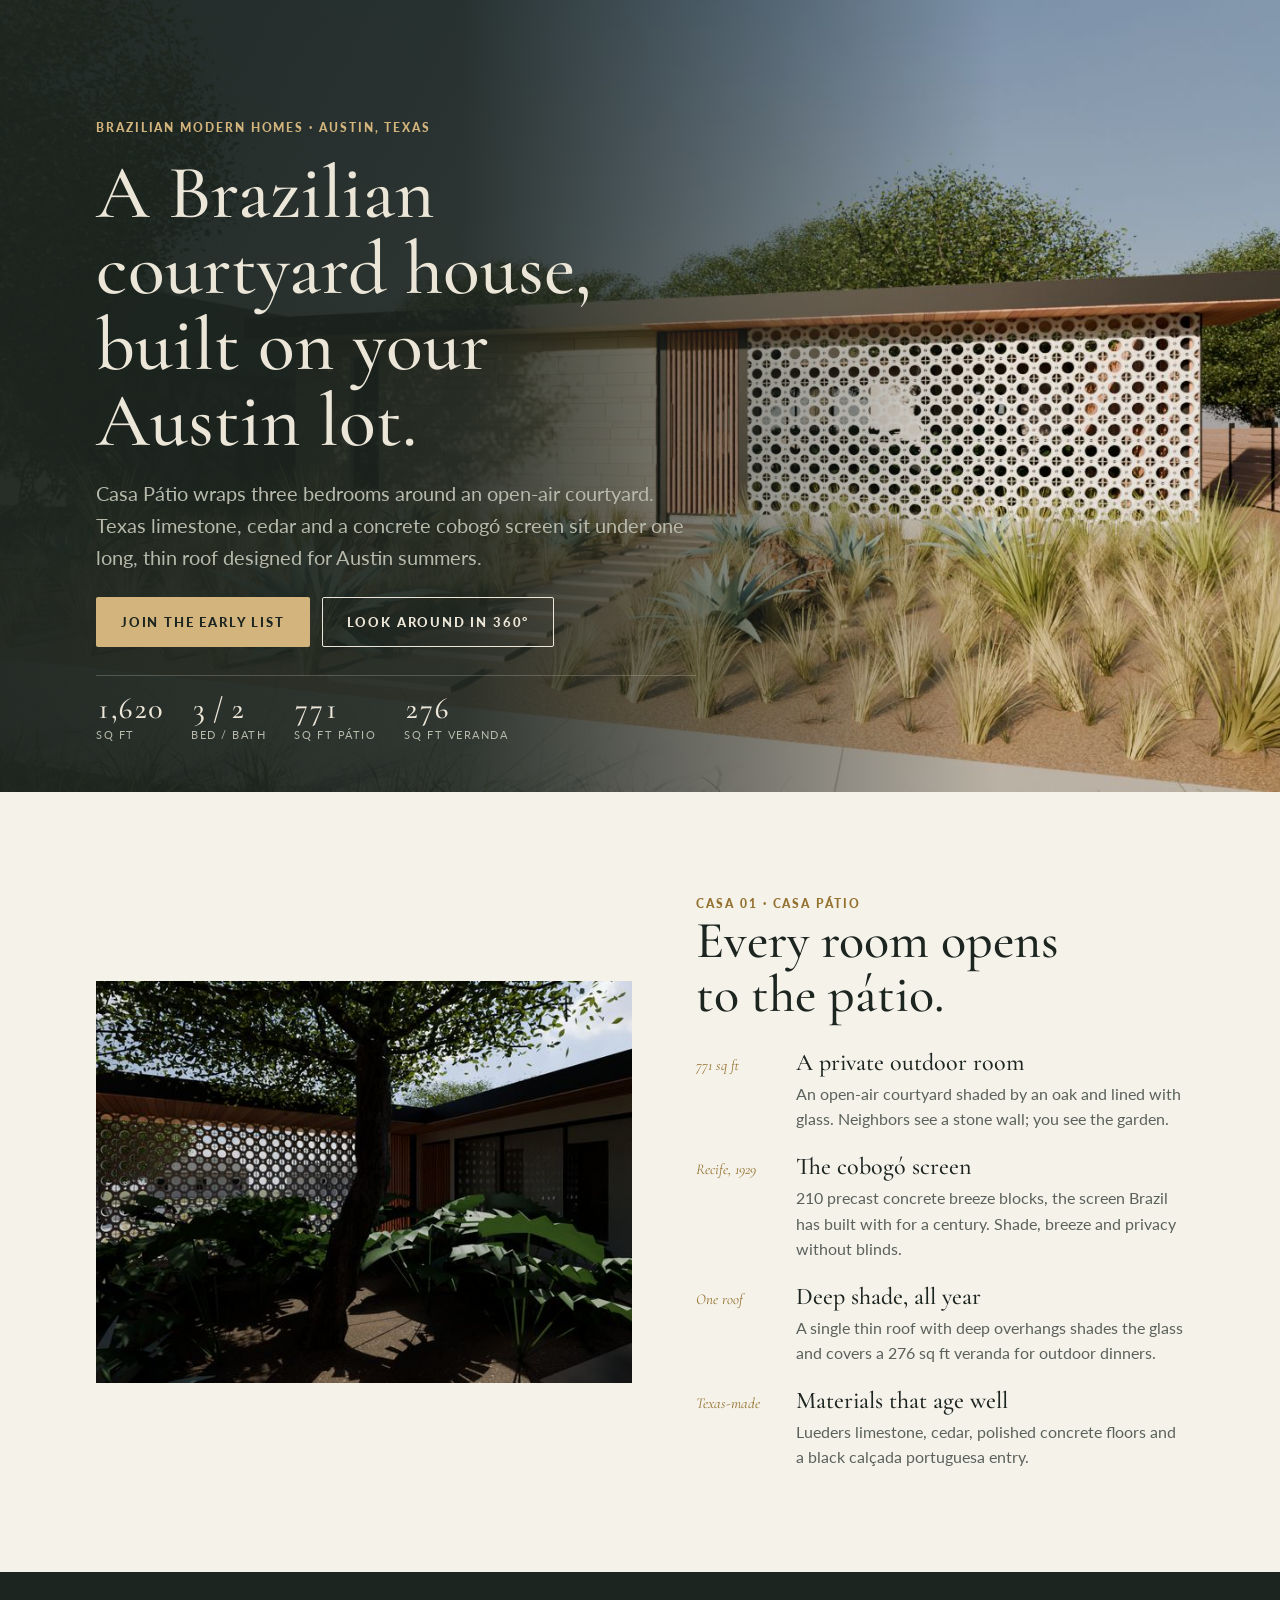
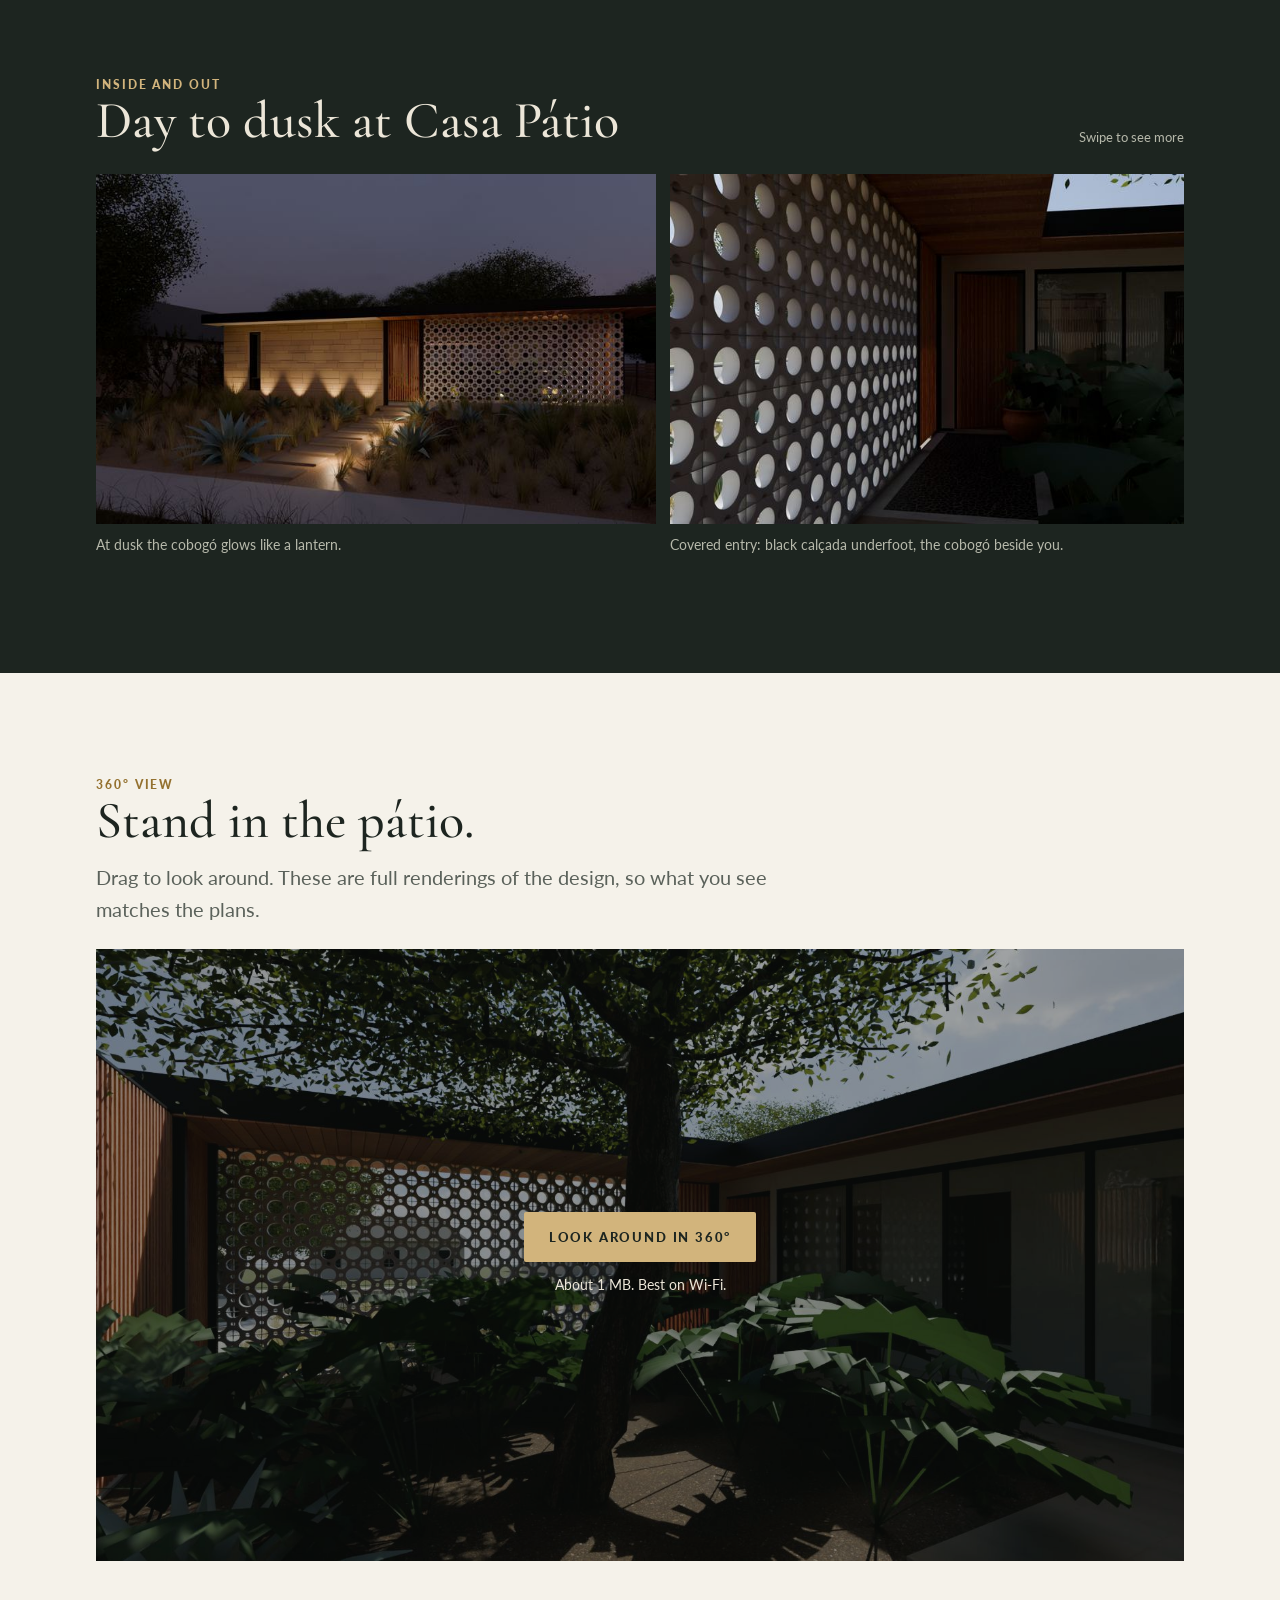
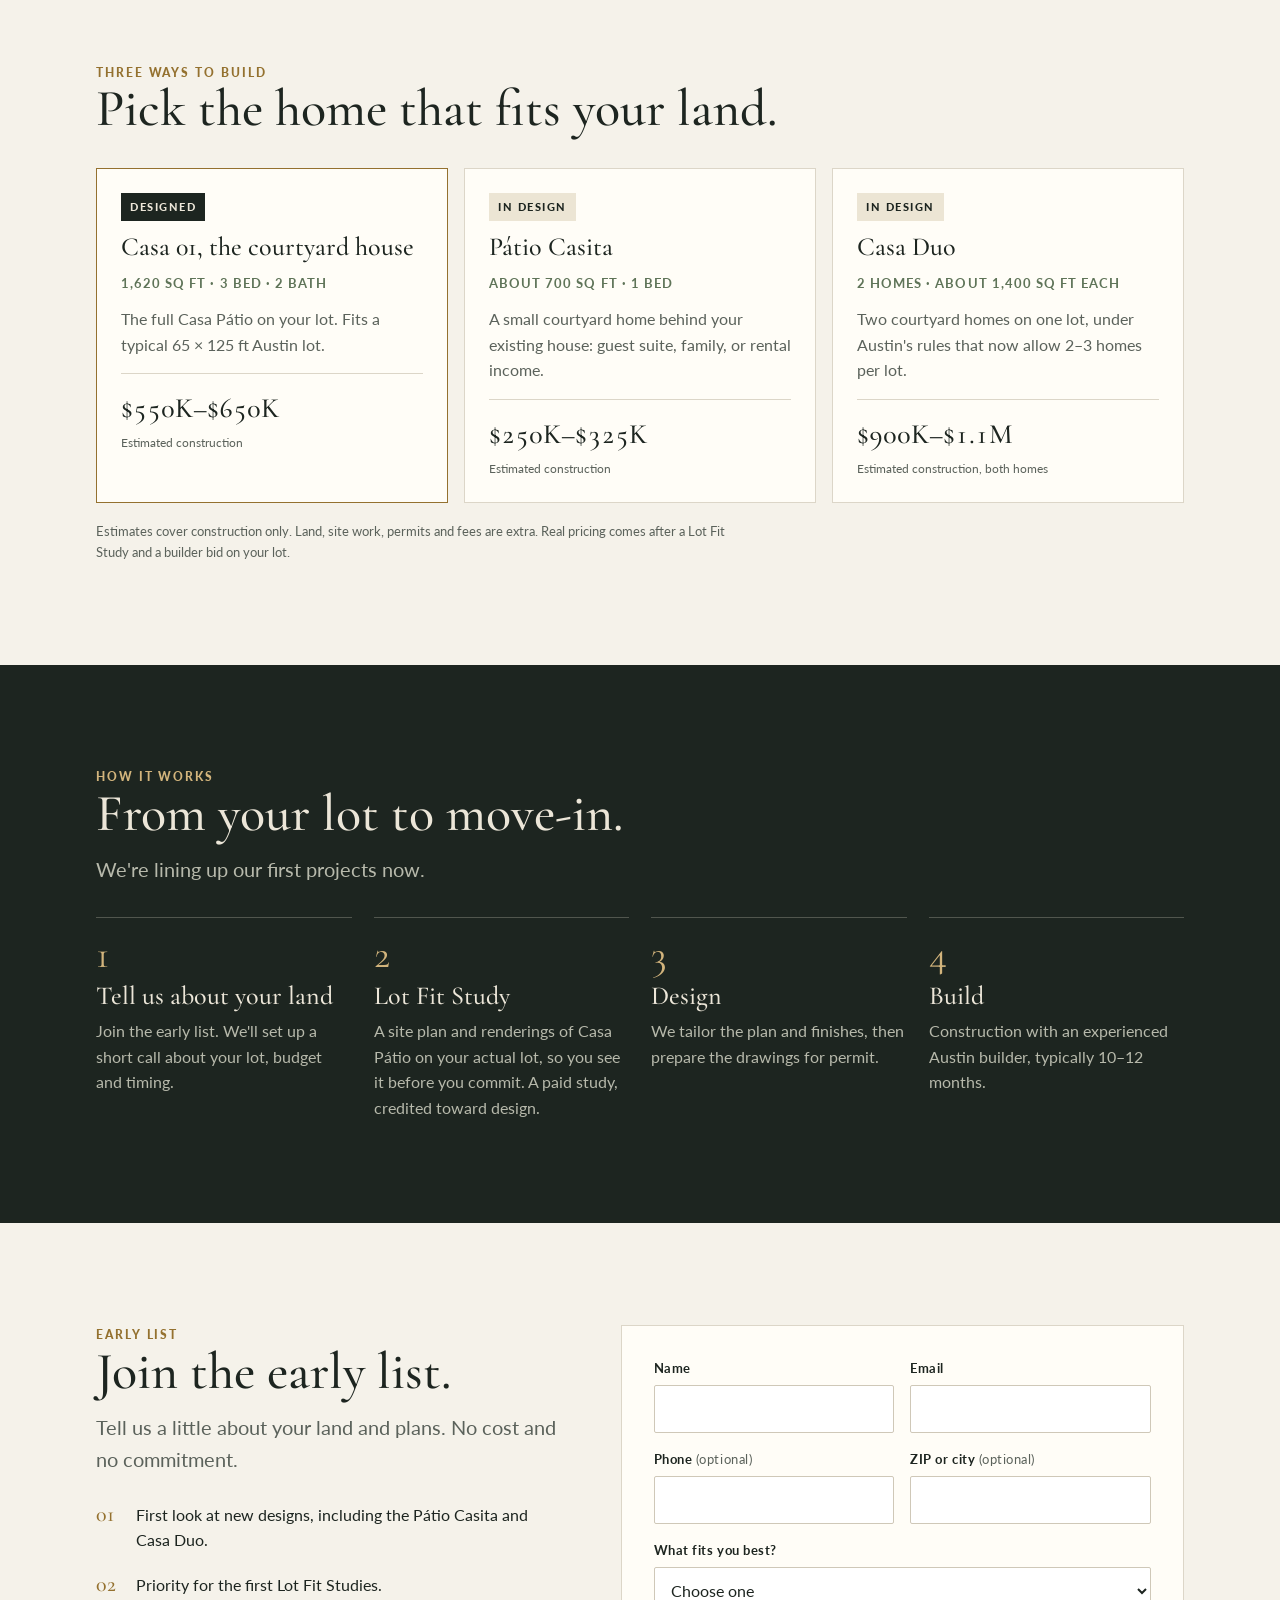
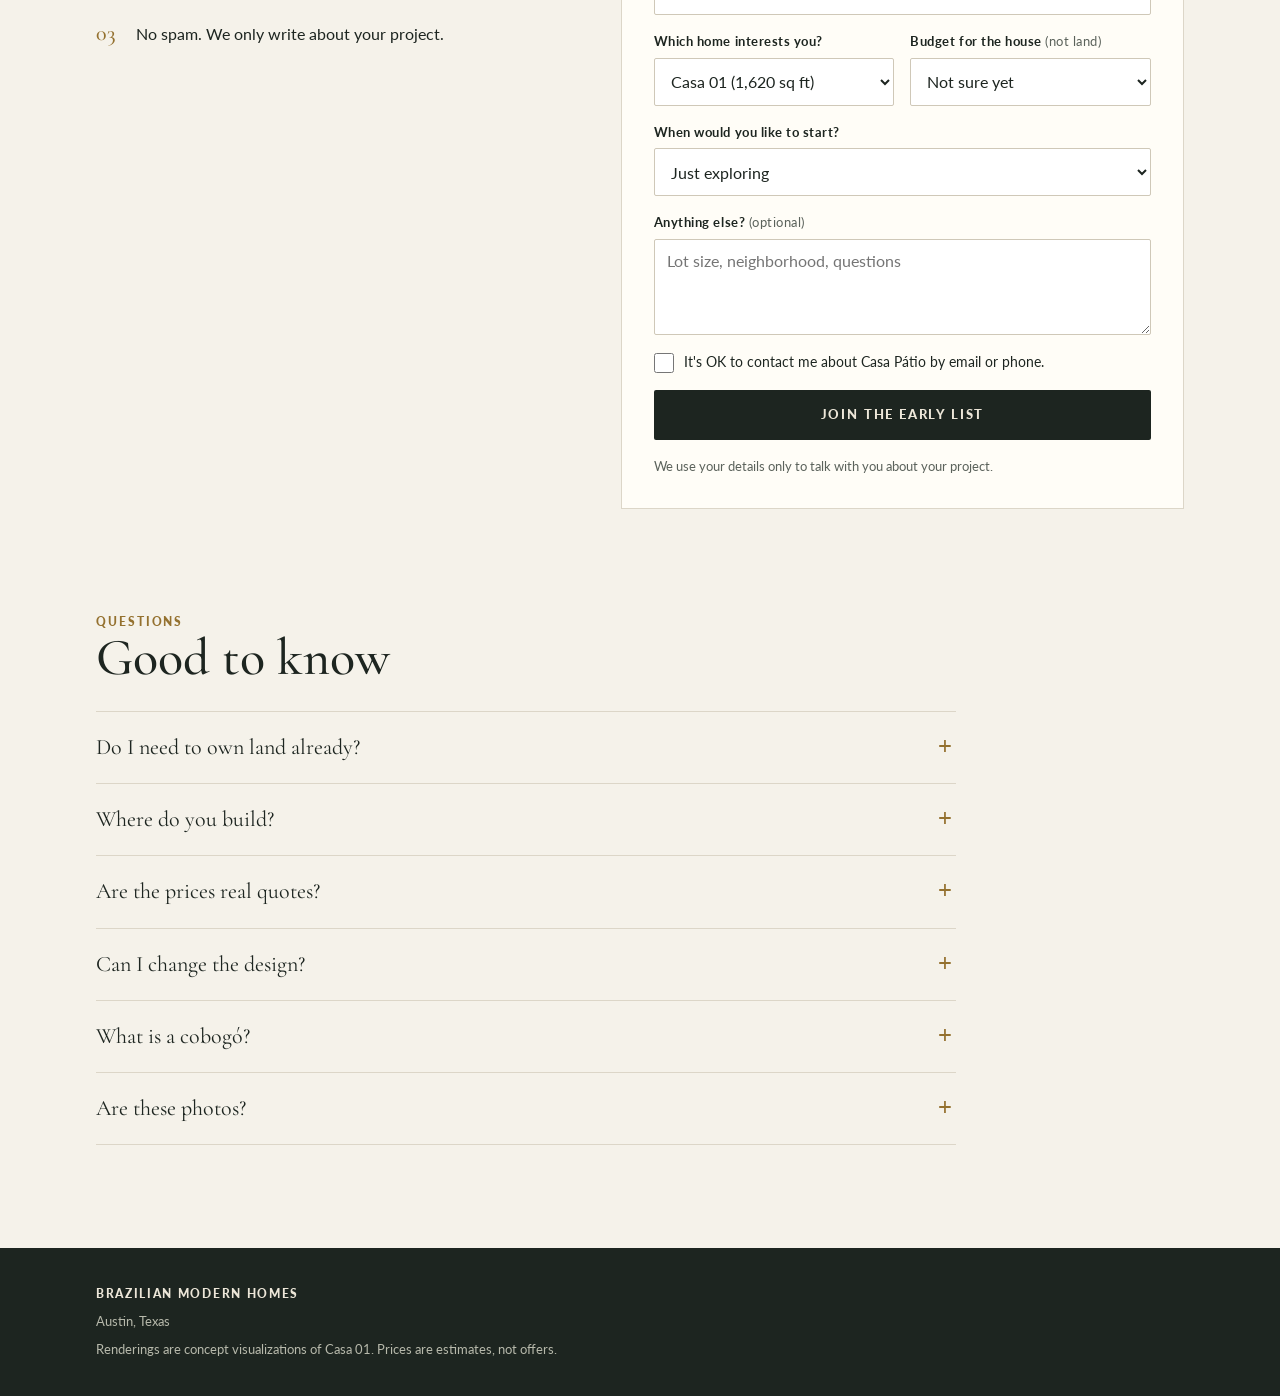
==== casa01/landing/site/index.html @ e8b49ffc "Casa Pátio early-list landing page for ad tests page.html (the page), build.py (wraps it into a depl" ====
<!doctype html><html lang="en"><head><meta charset="utf-8"><meta name="viewport" content="width=device-width,initial-scale=1,viewport-fit=cover"><title>Casa Pátio Early List</title><meta name="description" content="Casa Pátio: a Brazilian modern courtyard house for your Austin lot. Texas limestone, cedar and a concrete cobogó screen under one long roof. Join the early list."><meta name="theme-color" content="#1d2520"><meta property="og:type" content="website"><meta property="og:title" content="Casa Pátio · Brazilian Modern Homes"><meta property="og:description" content="Casa Pátio: a Brazilian modern courtyard house for your Austin lot. Texas limestone, cedar and a concrete cobogó screen under one long roof. Join the early list."><meta property="og:image" content="img/og.jpg"><meta name="twitter:card" content="summary_large_image"><meta name="twitter:title" content="Casa Pátio · Brazilian Modern Homes"><meta name="twitter:description" content="Casa Pátio: a Brazilian modern courtyard house for your Austin lot. Texas limestone, cedar and a concrete cobogó screen under one long roof. Join the early list."><meta name="twitter:image" content="img/og.jpg"><style>*,*::before,*::after{box-sizing:border-box}:root{padding-top:env(safe-area-inset-top,0px);padding-bottom:env(safe-area-inset-bottom,0px)}body{margin:0}img{max-width:100%}[hidden]{display:none!important}html{scroll-behavior:smooth}</style><link rel="preconnect" href="https://fonts.googleapis.com"><link rel="preconnect" href="https://fonts.gstatic.com" crossorigin><link rel="stylesheet" href="https://fonts.googleapis.com/css2?family=Cormorant+Garamond:ital,wght@0,500;0,600;1,500&family=Lato:wght@400;700;900&display=swap"><script>window.BMH_CONFIG={"formEndpoint": "", "xLeadEventId": ""};</script><style>
/* Layout: full-bleed render opens, then cream and deep-green bands like the lookbook sheets; one 1120px column.
   Single deliberate brand look (Brazilian Modern Homes lookbook palette), colors set explicitly. */
:root{
  --paper:#f5f2ea; --card:#fffdf7; --ink:#1d2520; --muted:#5b625b; --line:#dcd6c8;
  --forest:#1d2520; --on-forest:#ece6d8; --on-forest-muted:#b7b9ab;
  --gold:#94712f; --gold-hi:#d2b47c; --sage:#5f7458; --error:#a3361f;
  --serif:"Cormorant Garamond",Georgia,"Times New Roman",serif;
  --sans:"Lato","Helvetica Neue",Arial,sans-serif;
  color-scheme:light;
}
*{box-sizing:border-box}
body{background:var(--paper);color:var(--ink);font-family:var(--sans);font-size:16px;line-height:1.6;margin:0;-webkit-font-smoothing:antialiased}
.wrap{max-width:1120px;margin:0 auto;padding-left:max(16px,env(safe-area-inset-left,0px));padding-right:max(16px,env(safe-area-inset-right,0px))}
.band{padding-block:clamp(56px,8vw,104px)}
.band.dark{background:var(--forest);color:var(--on-forest)}
h1,h2,h3{font-family:var(--serif);font-weight:500;text-wrap:balance;margin:0}
h1{font-size:clamp(40px,6.4vw,76px);line-height:1}
h2{font-size:clamp(32px,4.4vw,52px);line-height:1.04}
h3{font-size:26px;line-height:1.1}
p{margin:0}
.eyebrow{font-size:12px;font-weight:900;letter-spacing:.16em;text-transform:uppercase;color:var(--gold)}
.dark .eyebrow{color:var(--gold-hi)}
.lede{font-size:clamp(17px,1.8vw,20px);max-width:58ch;color:var(--muted)}
.dark .lede{color:var(--on-forest-muted)}
a{color:inherit}
:focus-visible{outline:2px solid var(--gold-hi);outline-offset:3px}
.btn{display:inline-flex;align-items:center;justify-content:center;gap:8px;min-height:50px;padding:0 24px;border-radius:2px;border:1px solid transparent;
  font:900 13px/1 var(--sans);letter-spacing:.14em;text-transform:uppercase;text-decoration:none;cursor:pointer;transition:background .2s,color .2s}
.btn.primary{background:var(--gold-hi);color:var(--forest)}
.btn.primary:hover{background:#e2c690}
.btn.ghost{border-color:currentColor;color:inherit;background:transparent}
.btn.ghost:hover{background:rgba(236,230,216,.12)}

/* preview note (only inside the Claude preview) */
.preview{background:#efe3c4;color:var(--ink);font-size:14px;padding-block:10px;text-align:center}

/* hero */
.hero{background:var(--forest);color:var(--on-forest);position:relative}
.hero picture,.hero img.hero-img{display:block;width:100%}
.hero img.hero-img{aspect-ratio:16/9;object-fit:cover;max-height:80vh}
.hero-copy{display:grid;gap:18px;padding-block:28px 40px}
.hero-copy .lede{color:var(--on-forest-muted)}
.cta-row{display:flex;flex-wrap:wrap;gap:12px;margin-top:6px}
.facts{display:flex;flex-wrap:wrap;gap:10px 28px;margin-top:10px;padding-top:18px;border-top:1px solid rgba(236,230,216,.22)}
.facts div{display:grid;gap:2px}
.facts b{font-family:var(--serif);font-size:30px;font-weight:500;line-height:1;font-variant-numeric:tabular-nums}
.facts span{font-size:11px;letter-spacing:.14em;text-transform:uppercase;color:var(--on-forest-muted)}
.hero .eyebrow{color:var(--gold-hi)}
@media (min-width:900px){
  .hero img.hero-img{max-height:none;height:min(88vh,860px);min-height:600px}
  /* text sits left on a side fade so the house stays in view on the right */
  .hero-over{position:absolute;inset:0;display:flex;align-items:flex-end;
    background:linear-gradient(90deg,rgba(29,37,32,.95) 0%,rgba(29,37,32,.88) 36%,rgba(29,37,32,.4) 60%,rgba(29,37,32,0) 78%)}
  .hero-over .wrap{width:100%}
  .hero-copy{padding-block:60px 48px}
  .hero-copy>*{max-width:600px}
}

/* features */
.split{display:grid;gap:clamp(28px,5vw,64px);align-items:center}
@media (min-width:900px){.split{grid-template-columns:1.1fr 1fr}}
.split img{width:100%;aspect-ratio:4/3;object-fit:cover;display:block}
.features{display:grid;gap:22px;margin-top:28px}
.feature{display:grid;grid-template-columns:auto 1fr;gap:4px 16px;align-items:baseline}
.feature .k{font-family:var(--serif);font-size:15px;font-style:italic;color:var(--gold);min-width:84px}
.feature h3{font-size:24px}
.feature p{grid-column:2;color:var(--muted)}

/* gallery */
.gal-head{display:flex;flex-wrap:wrap;justify-content:space-between;align-items:end;gap:12px;margin-bottom:26px}
.gallery{display:grid;grid-auto-flow:column;grid-auto-columns:min(84%,560px);gap:14px;overflow-x:auto;scroll-snap-type:x mandatory;
  padding-bottom:14px;scrollbar-width:thin;scrollbar-color:var(--gold-hi) transparent;overscroll-behavior-x:contain}
.gallery figure{margin:0;scroll-snap-align:start;display:grid;gap:10px;min-width:0}
.gallery img{width:100%;aspect-ratio:16/10;object-fit:cover;display:block;background:#2a332d}
.gallery figcaption{font-size:14px;color:var(--on-forest-muted)}
.hint{font-size:13px;color:var(--on-forest-muted)}

/* 360 */
.pano{position:relative;background:#141a16;aspect-ratio:16/9;max-height:72vh;width:100%;overflow:hidden}
@media (max-width:640px){.pano{aspect-ratio:4/3}}
.pano canvas{display:block;width:100%;height:100%;touch-action:none;cursor:grab}
.pano .poster{position:absolute;inset:0;width:100%;height:100%;object-fit:cover}
.pano .start{position:absolute;inset:0;display:grid;place-items:center;align-content:center;gap:12px;background:rgba(20,26,22,.38);color:var(--on-forest);text-align:center;padding:16px}
.pano .status{font-size:14px}
.pano-tabs{display:flex;flex-wrap:wrap;gap:8px;margin-top:14px}
.chip{min-height:40px;padding:0 16px;border:1px solid var(--line);background:var(--card);color:var(--ink);font:700 12px/1 var(--sans);letter-spacing:.12em;text-transform:uppercase;cursor:pointer;border-radius:2px}
.chip[aria-pressed="true"]{background:var(--forest);border-color:var(--forest);color:var(--on-forest)}

/* products */
.cards{display:grid;gap:16px;margin-top:32px}
@media (min-width:860px){.cards{grid-template-columns:repeat(3,1fr)}}
.card{background:var(--card);border:1px solid var(--line);padding:24px;display:grid;gap:12px;align-content:start;min-width:0}
.card.main{border-color:var(--gold)}
.badge{justify-self:start;font-size:11px;font-weight:900;letter-spacing:.14em;text-transform:uppercase;padding:5px 9px;background:#ece5d4;color:var(--ink)}
.card.main .badge{background:var(--forest);color:var(--on-forest)}
.spec{font-size:13px;letter-spacing:.08em;text-transform:uppercase;color:var(--sage);font-weight:700}
.card p{color:var(--muted)}
.price{margin-top:4px;padding-top:12px;border-top:1px solid var(--line);display:grid;gap:2px}
.price b{font-family:var(--serif);font-size:28px;font-weight:500;font-variant-numeric:tabular-nums}
.price span{font-size:12px;color:var(--muted)}
.fine{font-size:13px;color:var(--muted);margin-top:18px;max-width:80ch}

/* steps */
.steps{display:grid;gap:22px;margin-top:32px;counter-reset:s}
@media (min-width:860px){.steps{grid-template-columns:repeat(4,1fr)}}
.step{display:grid;gap:8px;align-content:start;padding-top:16px;border-top:1px solid rgba(236,230,216,.25)}
.step .n{font-family:var(--serif);font-size:40px;line-height:1;color:var(--gold-hi)}
.step p{color:var(--on-forest-muted)}

/* form */
.form-grid{display:grid;gap:clamp(28px,5vw,64px)}
@media (min-width:900px){.form-grid{grid-template-columns:.9fr 1.1fr}}
form{display:grid;gap:16px;background:var(--card);border:1px solid var(--line);padding:clamp(20px,3vw,32px);min-width:0}
.row{display:grid;gap:16px}
@media (min-width:600px){.row{grid-template-columns:1fr 1fr}}
.field{display:grid;gap:6px;min-width:0}
label,.legend{font-size:13px;font-weight:700;letter-spacing:.04em}
.opt{font-weight:400;color:var(--muted)}
input[type=text],input[type=email],input[type=tel],select,textarea{width:100%;min-height:48px;padding:10px 12px;border:1px solid #cfc8b8;border-radius:2px;
  background:#fff;color:var(--ink);font:16px/1.4 var(--sans)}
textarea{min-height:96px;resize:vertical}
input:focus,select:focus,textarea:focus{outline:2px solid var(--gold);outline-offset:1px;border-color:var(--gold)}
.check{display:grid;grid-template-columns:auto 1fr;gap:10px;align-items:start;font-size:14px;font-weight:400;letter-spacing:0}
.check input{width:20px;height:20px;margin:2px 0 0;accent-color:var(--forest)}
.err{font-size:13px;color:var(--error);min-height:0}
.field.bad input,.field.bad select{border-color:var(--error)}
.hp{position:absolute;left:-9999px;width:1px;height:1px;overflow:hidden}
form .btn.primary{background:var(--forest);color:var(--on-forest);width:100%}
form .btn.primary:hover{background:#2b3730}
form .btn[disabled]{opacity:.6;cursor:progress}
.form-note{font-size:13px;color:var(--muted)}
.thanks{background:var(--card);border:1px solid var(--gold);padding:clamp(24px,4vw,40px);display:grid;gap:12px;align-content:start}
.thanks h3{font-size:34px}
.thanks p{color:var(--muted)}
.why{display:grid;gap:14px;margin-top:22px}
.why div{display:grid;grid-template-columns:auto 1fr;gap:12px;align-items:baseline}
.why b{font-family:var(--serif);font-size:22px;color:var(--gold);font-weight:500;min-width:28px}

/* faq */
.faq{display:grid;margin-top:26px;border-top:1px solid var(--line);max-width:860px}
details{border-bottom:1px solid var(--line)}
summary{cursor:pointer;list-style:none;padding:18px 36px 18px 0;font-family:var(--serif);font-size:22px;position:relative}
summary::-webkit-details-marker{display:none}
summary::after{content:"+";position:absolute;right:4px;top:14px;font-family:var(--sans);font-size:24px;color:var(--gold)}
details[open] summary::after{content:"–"}
details p{padding:0 0 18px;color:var(--muted);max-width:68ch}

footer{background:var(--forest);color:var(--on-forest-muted);font-size:13px;padding-block:36px calc(36px + 72px)}
footer .wrap{display:grid;gap:8px}
footer b{color:var(--on-forest);font-weight:900;letter-spacing:.14em;text-transform:uppercase;font-size:12px}
@media (min-width:900px){footer{padding-block:36px}}

/* mobile sticky call to action */
.sticky{position:fixed;left:0;right:0;bottom:0;z-index:20;background:rgba(29,37,32,.96);
  padding:10px max(16px,env(safe-area-inset-right,0px)) calc(10px + env(safe-area-inset-bottom,0px)) max(16px,env(safe-area-inset-left,0px));
  transform:translateY(110%);transition:transform .25s ease}
.sticky.show{transform:none}
.sticky .btn{width:100%}
@media (min-width:900px){.sticky{display:none}}
@media (prefers-reduced-motion:reduce){*{transition:none!important;scroll-behavior:auto!important}}
</style></head><body><div class="preview" id="previewNote" hidden><div class="wrap">Preview. Sign-ups start collecting once this page is live on your own domain.</div></div>

<header class="hero">
  <img class="hero-img" src="img/street-1600.jpg" srcset="img/street-800.jpg 800w, img/street-1600.jpg 1600w" sizes="100vw"
       alt="Casa Pátio from the street: a limestone wall, a cedar pivot gate and a white concrete cobogó screen under one long, thin roof, with a native meadow in front" fetchpriority="high">
  <div class="hero-over">
    <div class="wrap hero-copy">
      <div class="eyebrow">Brazilian Modern Homes · Austin, Texas</div>
      <h1 id="headline">A Brazilian courtyard house, built on your Austin lot.</h1>
      <p class="lede" id="subhead">Casa Pátio wraps three bedrooms around an open-air courtyard. Texas limestone, cedar and a concrete cobogó screen sit under one long, thin roof designed for Austin summers.</p>
      <div class="cta-row">
        <a class="btn primary" href="#join" data-cta="hero">Join the early list</a>
        <a class="btn ghost" href="#look">Look around in 360°</a>
      </div>
      <div class="facts" aria-label="Casa 01 at a glance">
        <div><b>1,620</b><span>sq ft</span></div>
        <div><b>3 / 2</b><span>bed / bath</span></div>
        <div><b>771</b><span>sq ft pátio</span></div>
        <div><b>276</b><span>sq ft veranda</span></div>
      </div>
    </div>
  </div>
</header>

<main>
<section class="band" aria-labelledby="h-idea">
  <div class="wrap split">
    <img src="img/courtyard-1600.jpg" srcset="img/courtyard-800.jpg 800w, img/courtyard-1600.jpg 1600w" sizes="(min-width:900px) 55vw, 100vw"
         alt="The pátio: palmettos and ferns under a limbed-up oak, lined by floor-to-ceiling glass" loading="lazy">
    <div>
      <div class="eyebrow">Casa 01 · Casa Pátio</div>
      <h2 id="h-idea">Every room opens to the pátio.</h2>
      <div class="features">
        <div class="feature"><span class="k">771 sq ft</span><h3>A private outdoor room</h3>
          <p>An open-air courtyard shaded by an oak and lined with glass. Neighbors see a stone wall; you see the garden.</p></div>
        <div class="feature"><span class="k">Recife, 1929</span><h3>The cobogó screen</h3>
          <p>210 precast concrete breeze blocks, the screen Brazil has built with for a century. Shade, breeze and privacy without blinds.</p></div>
        <div class="feature"><span class="k">One roof</span><h3>Deep shade, all year</h3>
          <p>A single thin roof with deep overhangs shades the glass and covers a 276 sq ft veranda for outdoor dinners.</p></div>
        <div class="feature"><span class="k">Texas-made</span><h3>Materials that age well</h3>
          <p>Lueders limestone, cedar, polished concrete floors and a black calçada portuguesa entry.</p></div>
      </div>
    </div>
  </div>
</section>

<section class="band dark" aria-labelledby="h-gal">
  <div class="wrap">
    <div class="gal-head">
      <div><div class="eyebrow">Inside and out</div><h2 id="h-gal">Day to dusk at Casa Pátio</h2></div>
      <p class="hint">Swipe to see more</p>
    </div>
    <div class="gallery" tabindex="0" aria-label="Renderings of Casa Pátio">
      <figure><img src="img/street_dusk-1600.jpg" srcset="img/street_dusk-800.jpg 800w, img/street_dusk-1600.jpg 1600w" sizes="(min-width:900px) 560px, 84vw" alt="The house at dusk with the cobogó lit from inside" loading="lazy"><figcaption>At dusk the cobogó glows like a lantern.</figcaption></figure>
      <figure><img src="img/entry-1600.jpg" srcset="img/entry-800.jpg 800w, img/entry-1600.jpg 1600w" sizes="(min-width:900px) 560px, 84vw" alt="Covered entry with black stone mosaic paving beside the cobogó screen" loading="lazy"><figcaption>Covered entry: black calçada underfoot, the cobogó beside you.</figcaption></figure>
      <figure><img src="img/interior-1600.jpg" srcset="img/interior-800.jpg 800w, img/interior-1600.jpg 1600w" sizes="(min-width:900px) 560px, 84vw" alt="Great room with a cedar ceiling, dining table and glass walls to the pátio" loading="lazy"><figcaption>The great room, under a cedar ceiling.</figcaption></figure>
      <figure><img src="img/kitchen-1600.jpg" srcset="img/kitchen-800.jpg 800w, img/kitchen-1600.jpg 1600w" sizes="(min-width:900px) 560px, 84vw" alt="Kitchen with an island, pendant lights and green tile" loading="lazy"><figcaption>Kitchen with honed black granite and green tile.</figcaption></figure>
      <figure><img src="img/bath-1600.jpg" srcset="img/bath-800.jpg 800w, img/bath-1600.jpg 1600w" sizes="(min-width:900px) 560px, 84vw" alt="Primary bath with green tile, a round brass mirror and a garden window" loading="lazy"><figcaption>Primary bath in handmade-look green tile.</figcaption></figure>
      <figure><img src="img/veranda-1600.jpg" srcset="img/veranda-800.jpg 800w, img/veranda-1600.jpg 1600w" sizes="(min-width:900px) 560px, 84vw" alt="Covered veranda with an outdoor dining table facing the backyard" loading="lazy"><figcaption>The veranda faces the backyard oak.</figcaption></figure>
    </div>
  </div>
</section>

<section class="band" id="look" aria-labelledby="h-look">
  <div class="wrap">
    <div class="eyebrow">360° view</div>
    <h2 id="h-look">Stand in the pátio.</h2>
    <p class="lede" style="margin-top:12px">Drag to look around. These are full renderings of the design, so what you see matches the plans.</p>
    <div class="pano" id="pano" style="margin-top:24px">
      <img class="poster" src="img/courtyard-1600.jpg" alt="" aria-hidden="true">
      <canvas id="panoCanvas" hidden aria-label="360 degree view. Drag to look around."></canvas>
      <div class="start" id="panoStart">
        <button class="btn primary" type="button" id="panoBtn">Look around in 360°</button>
        <span class="status" id="panoStatus">About 1 MB. Best on Wi-Fi.</span>
      </div>
    </div>
    <div class="pano-tabs" id="panoTabs" hidden>
      <button class="chip" type="button" data-pano="patio" aria-pressed="true">Pátio</button>
      <button class="chip" type="button" data-pano="room" aria-pressed="false">Great room</button>
    </div>
  </div>
</section>

<section class="band" style="padding-top:0" aria-labelledby="h-homes">
  <div class="wrap">
    <div class="eyebrow">Three ways to build</div>
    <h2 id="h-homes">Pick the home that fits your land.</h2>
    <div class="cards">
      <article class="card main">
        <span class="badge">Designed</span>
        <h3>Casa 01, the courtyard house</h3>
        <div class="spec">1,620 sq ft · 3 bed · 2 bath</div>
        <p>The full Casa Pátio on your lot. Fits a typical 65 × 125 ft Austin lot.</p>
        <div class="price"><b>$550K–$650K</b><span>Estimated construction</span></div>
      </article>
      <article class="card">
        <span class="badge">In design</span>
        <h3>Pátio Casita</h3>
        <div class="spec">About 700 sq ft · 1 bed</div>
        <p>A small courtyard home behind your existing house: guest suite, family, or rental income.</p>
        <div class="price"><b>$250K–$325K</b><span>Estimated construction</span></div>
      </article>
      <article class="card">
        <span class="badge">In design</span>
        <h3>Casa Duo</h3>
        <div class="spec">2 homes · about 1,400 sq ft each</div>
        <p>Two courtyard homes on one lot, under Austin's rules that now allow 2–3 homes per lot.</p>
        <div class="price"><b>$900K–$1.1M</b><span>Estimated construction, both homes</span></div>
      </article>
    </div>
    <p class="fine">Estimates cover construction only. Land, site work, permits and fees are extra. Real pricing comes after a Lot Fit Study and a builder bid on your lot.</p>
  </div>
</section>

<section class="band dark" aria-labelledby="h-how">
  <div class="wrap">
    <div class="eyebrow">How it works</div>
    <h2 id="h-how">From your lot to move-in.</h2>
    <p class="lede" style="margin-top:12px">We're lining up our first projects now.</p>
    <div class="steps">
      <div class="step"><span class="n">1</span><h3>Tell us about your land</h3><p>Join the early list. We'll set up a short call about your lot, budget and timing.</p></div>
      <div class="step"><span class="n">2</span><h3>Lot Fit Study</h3><p>A site plan and renderings of Casa Pátio on your actual lot, so you see it before you commit. A paid study, credited toward design.</p></div>
      <div class="step"><span class="n">3</span><h3>Design</h3><p>We tailor the plan and finishes, then prepare the drawings for permit.</p></div>
      <div class="step"><span class="n">4</span><h3>Build</h3><p>Construction with an experienced Austin builder, typically 10–12 months.</p></div>
    </div>
  </div>
</section>

<section class="band" id="join" aria-labelledby="h-join">
  <div class="wrap form-grid">
    <div>
      <div class="eyebrow">Early list</div>
      <h2 id="h-join">Join the early list.</h2>
      <p class="lede" style="margin-top:12px">Tell us a little about your land and plans. No cost and no commitment.</p>
      <div class="why">
        <div><b>01</b><p>First look at new designs, including the Pátio Casita and Casa Duo.</p></div>
        <div><b>02</b><p>Priority for the first Lot Fit Studies.</p></div>
        <div><b>03</b><p>No spam. We only write about your project.</p></div>
      </div>
    </div>

    <div>
      <form id="leadForm" name="early-list" method="POST" data-netlify="true" netlify-honeypot="bot-field" novalidate>
        <input type="hidden" name="form-name" value="early-list">
        <p class="hp"><label for="botField">Leave this empty</label><input id="botField" name="bot-field" tabindex="-1" autocomplete="off"></p>
        <input type="hidden" name="utm_source" id="utm_source"><input type="hidden" name="utm_medium" id="utm_medium">
        <input type="hidden" name="utm_campaign" id="utm_campaign"><input type="hidden" name="utm_content" id="utm_content">
        <input type="hidden" name="utm_term" id="utm_term"><input type="hidden" name="variant" id="variant">
        <input type="hidden" name="referrer" id="referrer"><input type="hidden" name="landing_url" id="landing_url">

        <div class="row">
          <div class="field"><label for="f_name">Name</label><input type="text" id="f_name" name="name" autocomplete="name" required><span class="err" id="e_name" hidden>Enter your name.</span></div>
          <div class="field"><label for="f_email">Email</label><input type="email" id="f_email" name="email" autocomplete="email" inputmode="email" required><span class="err" id="e_email" hidden>Enter a valid email address.</span></div>
        </div>
        <div class="row">
          <div class="field"><label for="f_phone">Phone <span class="opt">(optional)</span></label><input type="tel" id="f_phone" name="phone" autocomplete="tel" inputmode="tel"></div>
          <div class="field"><label for="f_zip">ZIP or city <span class="opt">(optional)</span></label><input type="text" id="f_zip" name="location" autocomplete="postal-code"></div>
        </div>
        <div class="field">
          <label for="f_situation">What fits you best?</label>
          <select id="f_situation" name="situation" required>
            <option value="">Choose one</option>
            <option>I own a lot in Austin</option>
            <option>I own land outside Austin (Hill Country, etc.)</option>
            <option>I own a home and want a backyard casita</option>
            <option>I'm looking for land</option>
            <option>Just exploring</option>
          </select>
          <span class="err" id="e_situation" hidden>Choose the option that fits you best.</span>
        </div>
        <div class="row">
          <div class="field">
            <label for="f_home">Which home interests you?</label>
            <select id="f_home" name="home">
              <option>Casa 01 (1,620 sq ft)</option>
              <option>Pátio Casita (about 700 sq ft)</option>
              <option>Casa Duo (2 homes)</option>
              <option>Not sure yet</option>
            </select>
          </div>
          <div class="field">
            <label for="f_budget">Budget for the house <span class="opt">(not land)</span></label>
            <select id="f_budget" name="budget">
              <option>Not sure yet</option>
              <option>Under $300K</option>
              <option>$300K–$500K</option>
              <option>$500K–$750K</option>
              <option>$750K–$1M</option>
              <option>Over $1M</option>
            </select>
          </div>
        </div>
        <div class="field">
          <label for="f_timing">When would you like to start?</label>
          <select id="f_timing" name="timing">
            <option>Just exploring</option>
            <option>Within 6 months</option>
            <option>6–12 months</option>
            <option>1–2 years</option>
          </select>
        </div>
        <div class="field"><label for="f_notes">Anything else? <span class="opt">(optional)</span></label>
          <textarea id="f_notes" name="notes" placeholder="Lot size, neighborhood, questions"></textarea></div>
        <div class="field">
          <label class="check" for="f_consent"><input type="checkbox" id="f_consent" name="consent" value="yes" required>
            <span>It's OK to contact me about Casa Pátio by email or phone.</span></label>
          <span class="err" id="e_consent" hidden>Check the box so we can contact you.</span>
        </div>
        <button class="btn primary" type="submit" id="submitBtn">Join the early list</button>
        <p class="err" id="e_send" hidden>That didn't go through. Check your connection and try again.</p>
        <p class="form-note">We use your details only to talk with you about your project.</p>
      </form>

      <div class="thanks" id="thanks" hidden tabindex="-1">
        <div class="eyebrow">You're on the list</div>
        <h3 id="thanksTitle">Thank you.</h3>
        <p>We'll be in touch about your land and plans. In the meantime, take another look around the pátio.</p>
        <p id="thanksPreview" hidden><strong>Preview only:</strong> nothing was sent. Sign-ups are collected once the page is live on your domain.</p>
        <a class="btn ghost" href="#look" style="justify-self:start;color:var(--ink)">Back to the 360° view</a>
      </div>
    </div>
  </div>
</section>

<section class="band" style="padding-top:0" aria-labelledby="h-faq">
  <div class="wrap">
    <div class="eyebrow">Questions</div>
    <h2 id="h-faq">Good to know</h2>
    <div class="faq">
      <details><summary>Do I need to own land already?</summary><p>No. Tell us what you're looking for. We can help you check whether a lot fits Casa Pátio before you buy it.</p></details>
      <details><summary>Where do you build?</summary><p>Austin and the surrounding Hill Country.</p></details>
      <details><summary>Are the prices real quotes?</summary><p>They're estimates for construction only. Real numbers come from a builder bid on your lot after the Lot Fit Study.</p></details>
      <details><summary>Can I change the design?</summary><p>Yes. Finishes, bedroom count and size adjust within the Casa Pátio system, and the plan flips or rotates to suit your lot and sun.</p></details>
      <details><summary>What is a cobogó?</summary><p>A hollow concrete block first made in Recife, Brazil, in 1929. A wall of them shades and ventilates a space while keeping it private.</p></details>
      <details><summary>Are these photos?</summary><p>They're computer renderings made from the actual plans, materials and Austin sun angles.</p></details>
    </div>
  </div>
</section>
</main>

<footer>
  <div class="wrap">
    <b>Brazilian Modern Homes</b>
    <span>Austin, Texas</span>
    <span>Renderings are concept visualizations of Casa 01. Prices are estimates, not offers.</span>
  </div>
</footer>

<div class="sticky" id="sticky" aria-hidden="true"><a class="btn primary" href="#join" tabindex="-1" data-cta="sticky">Join the early list</a></div>

<script>
(function(){
  var CFG = window.BMH_CONFIG || {};
  function $(id){ return document.getElementById(id); }
  var PREVIEW = (function(){ try { return window.self !== window.top; } catch (e) { return true; } })();
  if (PREVIEW) document.getElementById('previewNote').hidden = false;

  // ad tracking: UTM tags and headline variant (?v=b) travel with the sign-up
  var q = new URLSearchParams(location.search);
  ['utm_source','utm_medium','utm_campaign','utm_content','utm_term'].forEach(function(k){
    var v = q.get(k) || '';
    try { if (v) sessionStorage.setItem(k, v); else v = sessionStorage.getItem(k) || ''; } catch (e) {}
    document.getElementById(k).value = v;
  });
  var variant = (q.get('v') || 'a').toLowerCase() === 'b' ? 'b' : 'a';
  document.getElementById('variant').value = variant;
  if (variant === 'b') {
    document.getElementById('headline').textContent = 'Your own private courtyard, in the middle of Austin.';
    document.getElementById('subhead').textContent = 'Casa Pátio is a three-bedroom Brazilian modern home built around an open-air pátio. Limestone, cedar and a concrete cobogó screen keep it shaded, breezy and private.';
  }
  document.getElementById('referrer').value = document.referrer || '';
  document.getElementById('landing_url').value = PREVIEW ? 'preview' : location.href;

  // sticky button on phones: after the hero, hidden while the form is on screen
  var sticky = document.getElementById('sticky'), heroGone = false, formOn = false;
  function upd(){ var s = heroGone && !formOn; sticky.classList.toggle('show', s); sticky.setAttribute('aria-hidden', String(!s)); sticky.querySelector('a').tabIndex = s ? 0 : -1; }
  if ('IntersectionObserver' in window) {
    new IntersectionObserver(function(es){ heroGone = !es[0].isIntersecting; upd(); }).observe(document.querySelector('.hero'));
    new IntersectionObserver(function(es){ formOn = es[0].isIntersecting; upd(); }).observe(document.getElementById('join'));
  }

  // form
  var form = document.getElementById('leadForm'), btn = document.getElementById('submitBtn');
  function bad(id, on){ var e = document.getElementById('e_' + id); if (e) e.hidden = !on; var f = document.getElementById('f_' + id); if (f) f.closest('.field').classList.toggle('bad', on); return on; }
  function validate(){
    var ok = true, first = null;
    function chk(id, test){ var b = bad(id, !test); if (b) { ok = false; first = first || document.getElementById('f_' + id); } }
    chk('name', $('f_name').value.trim().length > 1);
    chk('email', /^[^\s@]+@[^\s@]+\.[^\s@]{2,}$/.test($('f_email').value.trim()));
    chk('situation', !!$('f_situation').value);
    chk('consent', $('f_consent').checked);
    if (first) first.focus();
    return ok;
  }
  ['name','email','situation','consent'].forEach(function(id){
    var el = document.getElementById('f_' + id);
    el.addEventListener('change', function(){ if (!document.getElementById('e_' + id).hidden) validate(); });
  });
  function done(){
    var first = $('f_name').value.trim().split(/\s+/)[0];
    document.getElementById('thanksTitle').textContent = first ? 'Thank you, ' + first + '.' : 'Thank you.';
    document.getElementById('thanksPreview').hidden = !PREVIEW;
    form.hidden = true;
    var t = document.getElementById('thanks'); t.hidden = false; t.focus();
    if (!PREVIEW) {
      try { if (window.fbq) window.fbq('track', 'Lead'); } catch (e) {}
      try { if (window.twq && CFG.xLeadEventId) window.twq('event', CFG.xLeadEventId, {}); } catch (e) {}
    }
  }
  form.addEventListener('submit', function(ev){
    ev.preventDefault();
    document.getElementById('e_send').hidden = true;
    if (!validate()) return;
    if (PREVIEW) { done(); return; }
    btn.disabled = true; btn.textContent = 'Sending…';
    var fd = new FormData(form), req;
    if (CFG.formEndpoint) {
      req = fetch(CFG.formEndpoint, { method: 'POST', body: fd, headers: { 'Accept': 'application/json' } });
    } else {
      req = fetch('/', { method: 'POST', headers: { 'Content-Type': 'application/x-www-form-urlencoded' }, body: new URLSearchParams(fd).toString() });
    }
    req.then(function(r){ if (!r.ok) throw new Error(r.status); done(); })
       .catch(function(){ document.getElementById('e_send').hidden = false; })
       .finally(function(){ btn.disabled = false; btn.textContent = 'Join the early list'; });
  });

  // 360 viewer: three.js loads only when someone asks for it
  var PANOS = { patio: 'img/pano-patio.jpg', room: 'img/pano-room.jpg' };
  var panoBtn = document.getElementById('panoBtn'), panoStatus = document.getElementById('panoStatus');
  function load(src){ return new Promise(function(res, rej){ var s = document.createElement('script'); s.src = src; s.onload = res; s.onerror = rej; document.head.appendChild(s); }); }
  panoBtn.addEventListener('click', function(){
    panoBtn.disabled = true; panoStatus.textContent = 'Loading the 360° view…';
    load('https://cdn.jsdelivr.net/npm/three@0.147.0/build/three.min.js')
      .then(function(){ return load('https://cdn.jsdelivr.net/npm/three@0.147.0/examples/js/controls/OrbitControls.js'); })
      .then(startPano)
      .catch(function(){ panoBtn.disabled = false; panoStatus.textContent = "The 360° view didn't load. Check your connection and try again."; });
  });
  function startPano(){
    var el = document.getElementById('pano'), canvas = document.getElementById('panoCanvas'), renderer;
    try { renderer = new THREE.WebGLRenderer({ canvas: canvas, antialias: true }); }
    catch (e) { panoBtn.hidden = true; panoStatus.textContent = 'This device cannot show the 360° view.'; return; }
    renderer.setPixelRatio(Math.min(window.devicePixelRatio || 1, 2)); renderer.outputEncoding = THREE.sRGBEncoding;
    var scene = new THREE.Scene(), camera = new THREE.PerspectiveCamera(72, 1, 0.1, 100); camera.position.set(0.01, 0, 0);
    var geo = new THREE.SphereGeometry(50, 64, 32); geo.scale(-1, 1, 1);
    var mat = new THREE.MeshBasicMaterial({ color: 0x222222 }); scene.add(new THREE.Mesh(geo, mat));
    var controls = new THREE.OrbitControls(camera, canvas);
    controls.enableZoom = false; controls.enablePan = false; controls.rotateSpeed = -0.32; controls.enableDamping = true;
    var TL = new THREE.TextureLoader(), cache = {};
    function show(k){
      document.querySelectorAll('[data-pano]').forEach(function(b){ b.setAttribute('aria-pressed', String(b.dataset.pano === k)); });
      function apply(t){ mat.map = t; mat.color.set(0xffffff); mat.needsUpdate = true; camera.position.set(0.01, 0, 0); controls.update();
        canvas.hidden = false; document.getElementById('panoStart').hidden = true; el.querySelector('.poster').hidden = true; size(); }
      if (cache[k]) return apply(cache[k]);
      panoStatus.textContent = 'Loading the 360° view…';
      TL.load(PANOS[k], function(t){ t.encoding = THREE.sRGBEncoding; cache[k] = t; apply(t); }, undefined,
        function(){ document.getElementById('panoStart').hidden = false; panoBtn.disabled = false; panoStatus.textContent = "This view didn't load. Try again."; });
    }
    document.querySelectorAll('[data-pano]').forEach(function(b){ b.addEventListener('click', function(){ show(b.dataset.pano); }); });
    document.getElementById('panoTabs').hidden = false;
    function size(){ var w = el.clientWidth, h = el.clientHeight; if (!w || !h) return; renderer.setSize(w, h, false); camera.aspect = w / h; camera.updateProjectionMatrix(); }
    new ResizeObserver(size).observe(el);
    var visible = true;
    new IntersectionObserver(function(es){ visible = es[0].isIntersecting; }).observe(el);
    (function loop(){ requestAnimationFrame(loop); if (!visible) return; controls.update(); renderer.render(scene, camera); })();
    show('patio');
  }
})();
</script></body></html>
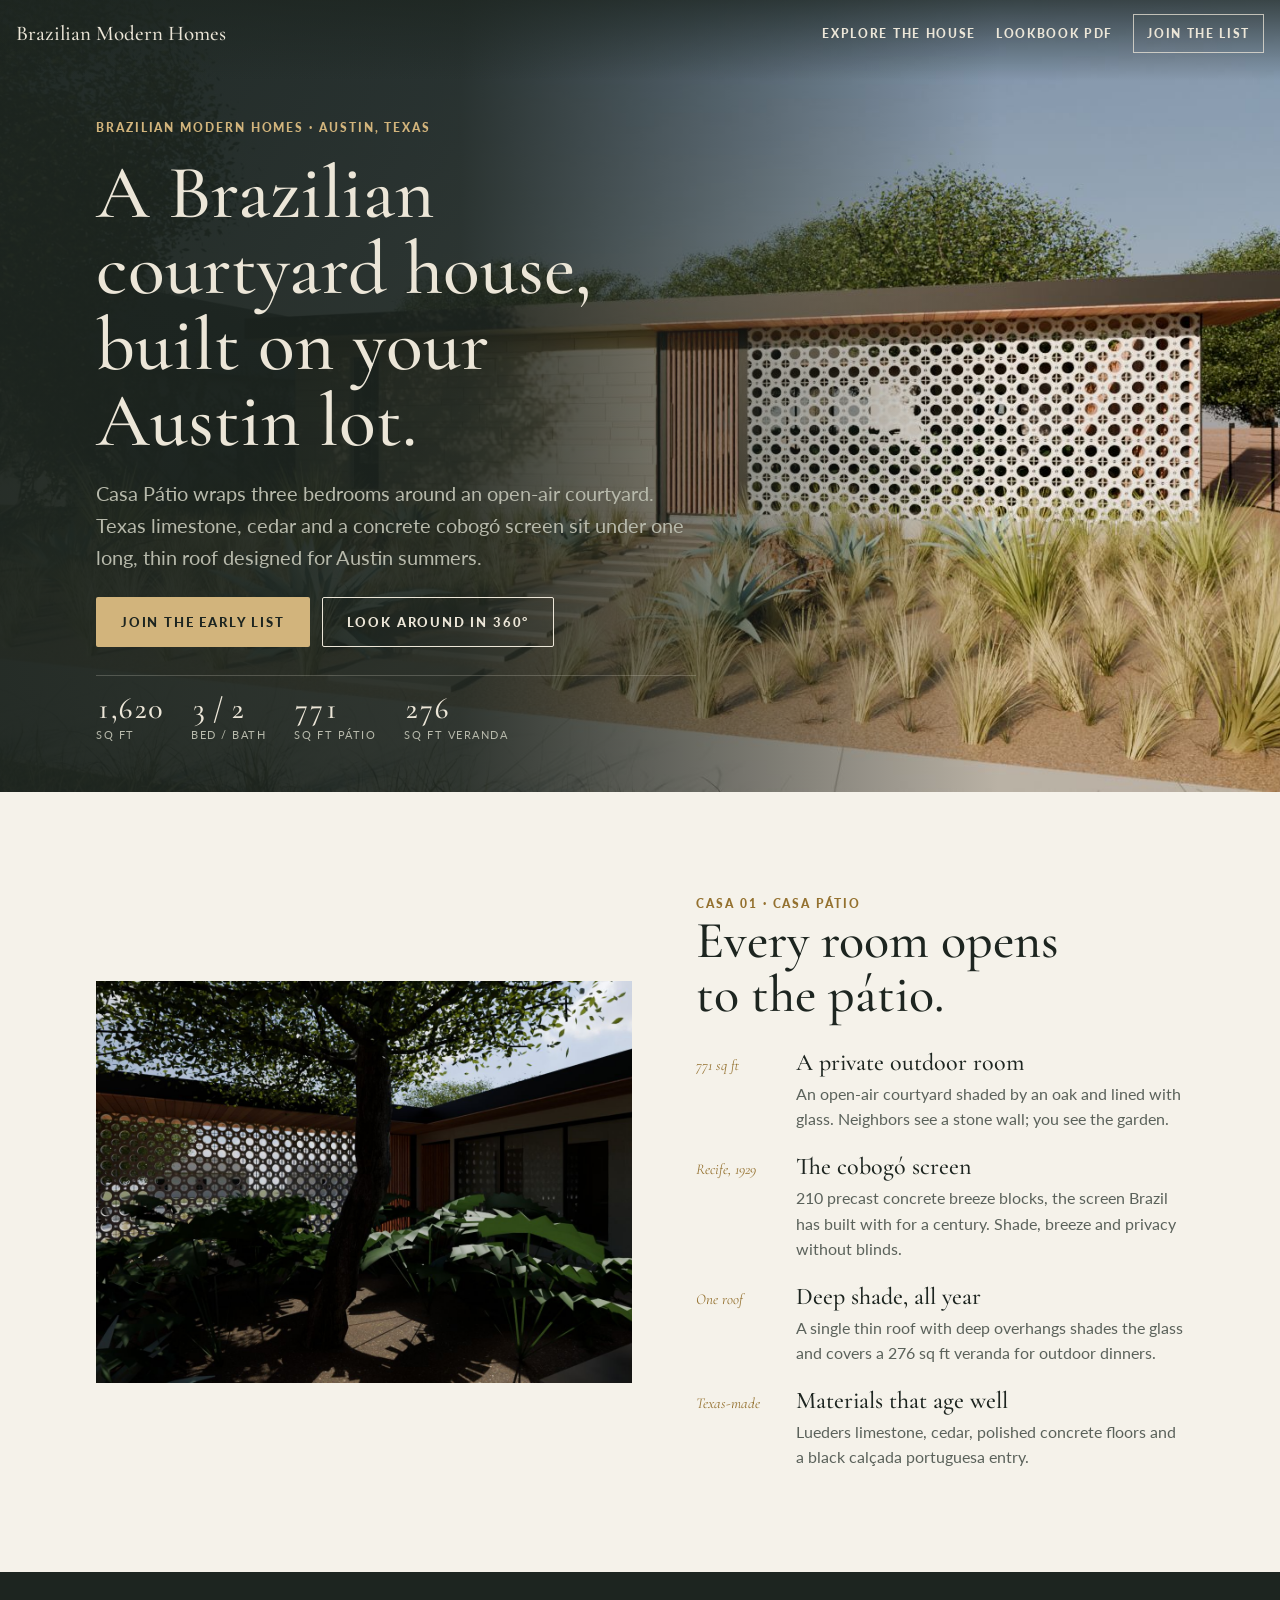
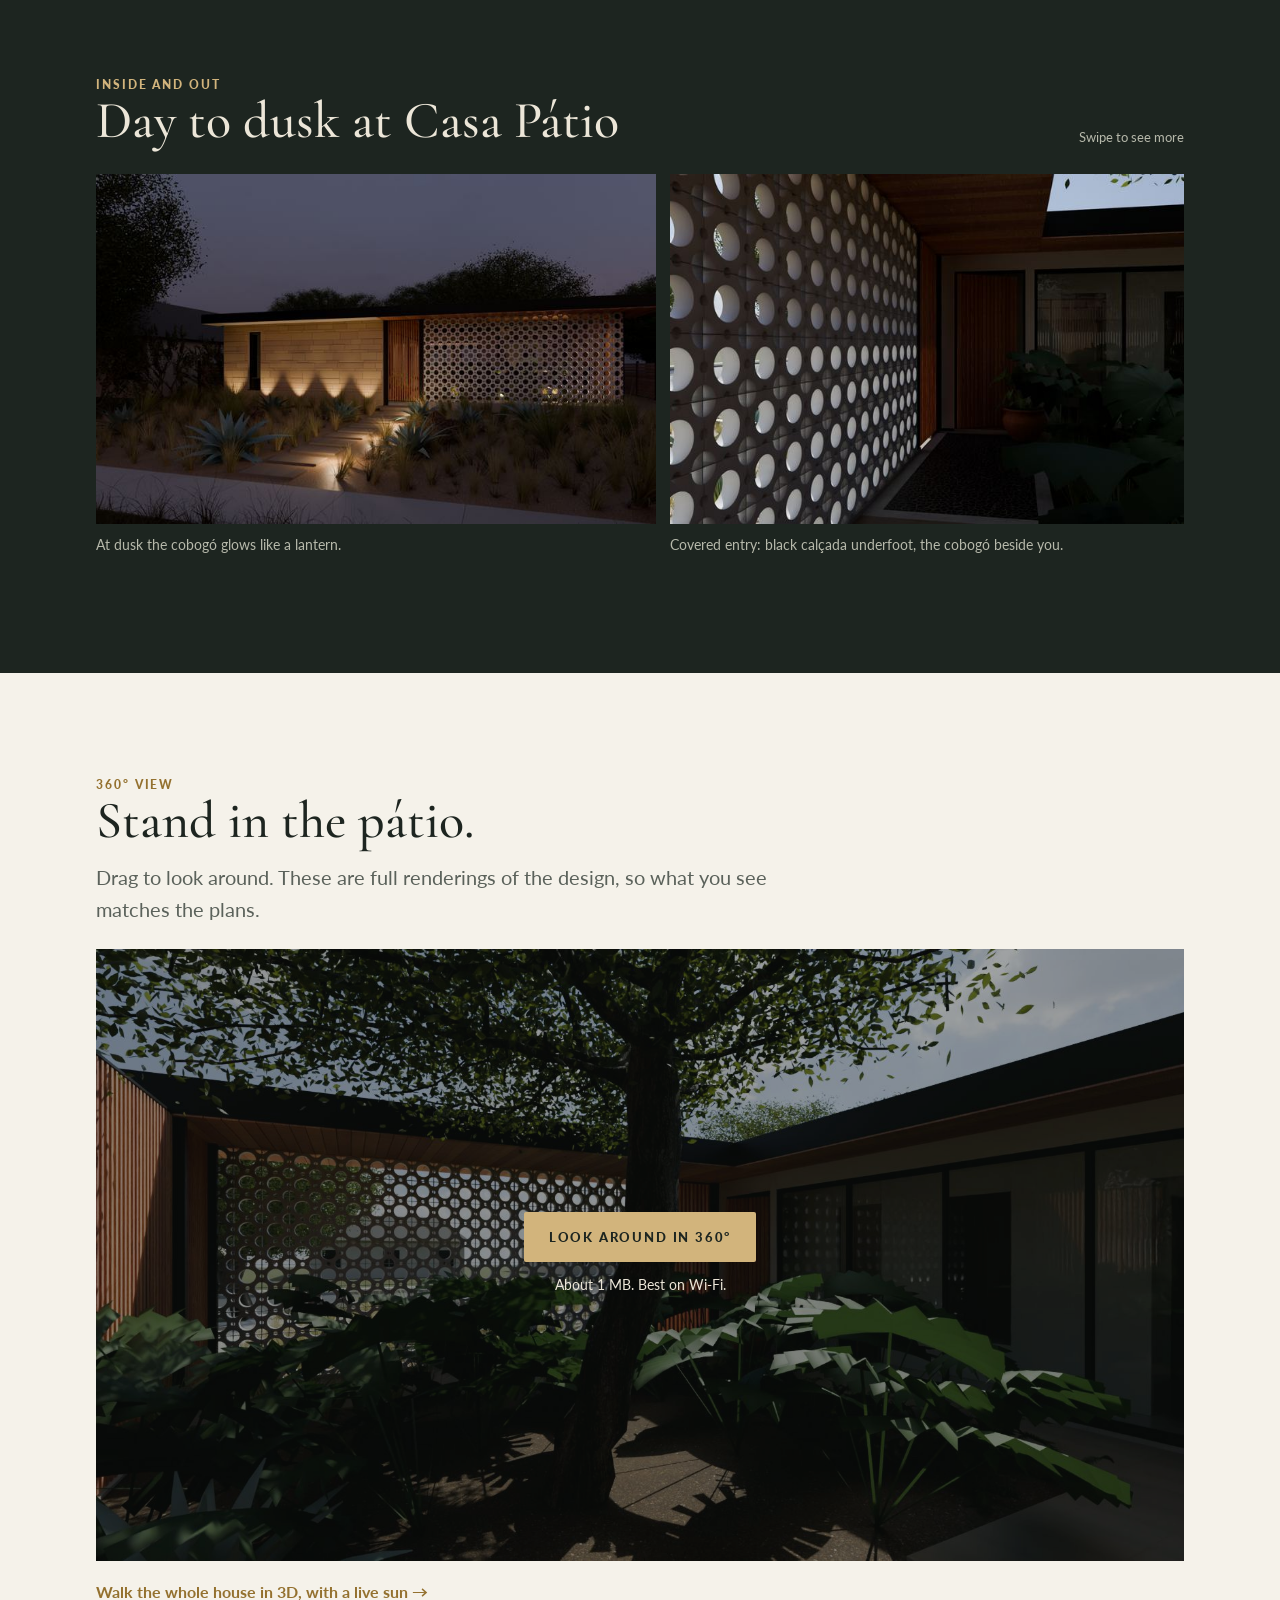
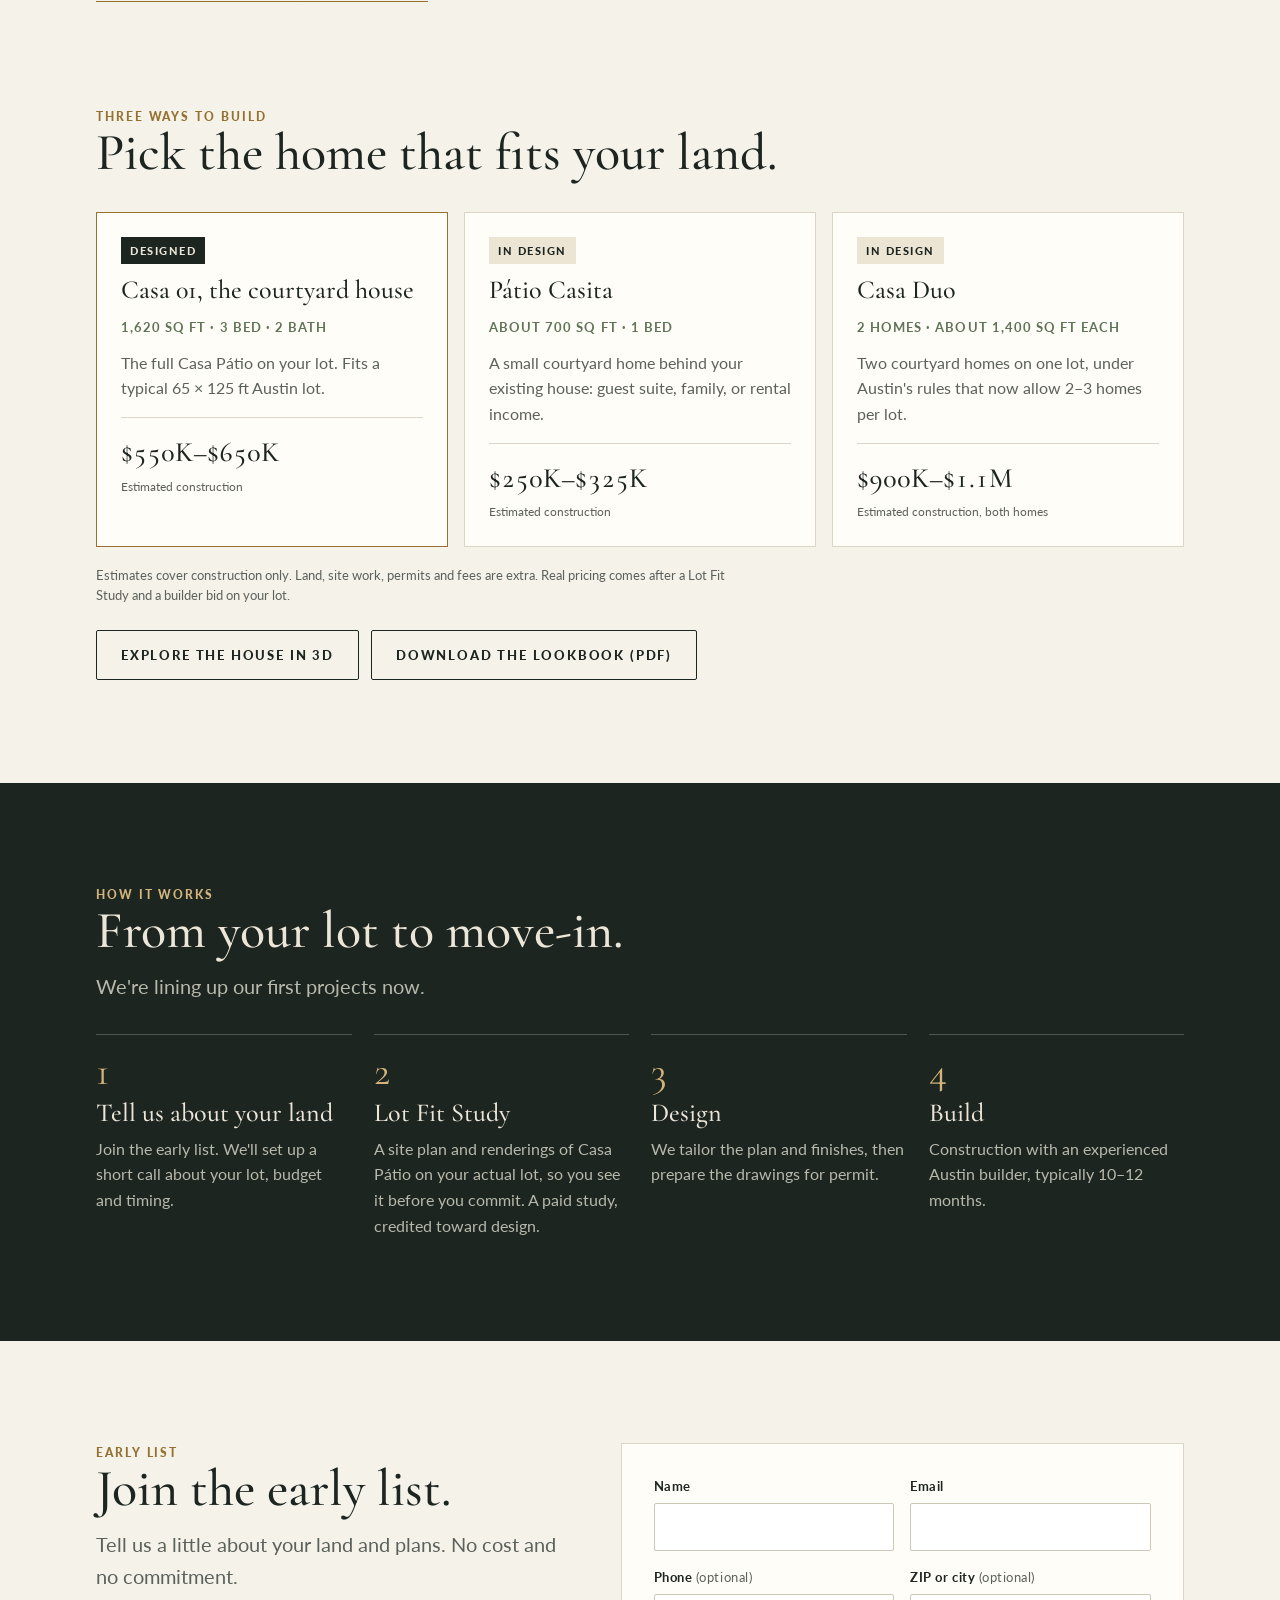
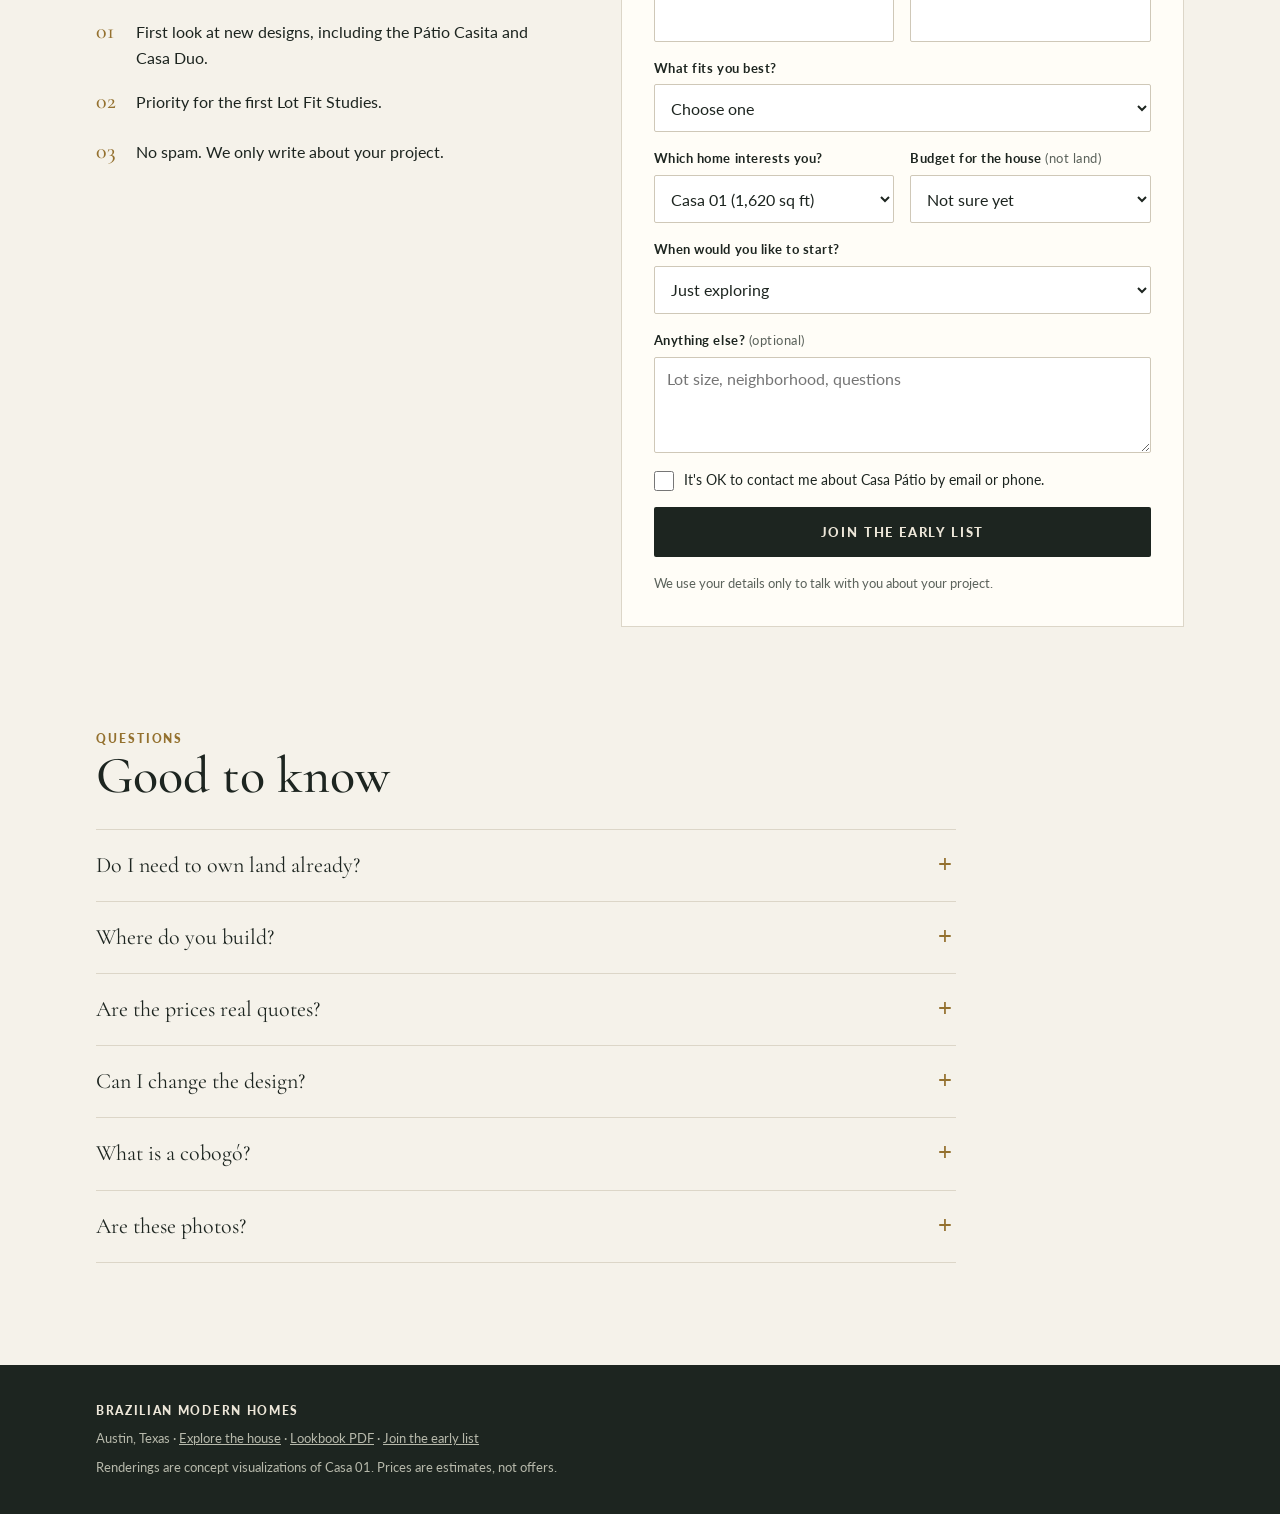
==== commit 776b961d: "Vercel site: landing page, interactive /house, lookbook PDF, sign-up backend vercel.json + scripts/v" ====
--- a/casa01/landing/site/index.html
+++ b/casa01/landing/site/index.html
@@ -1,4 +1,4 @@
-<!doctype html><html lang="en"><head><meta charset="utf-8"><meta name="viewport" content="width=device-width,initial-scale=1,viewport-fit=cover"><title>Casa Pátio Early List</title><meta name="description" content="Casa Pátio: a Brazilian modern courtyard house for your Austin lot. Texas limestone, cedar and a concrete cobogó screen under one long roof. Join the early list."><meta name="theme-color" content="#1d2520"><meta property="og:type" content="website"><meta property="og:title" content="Casa Pátio · Brazilian Modern Homes"><meta property="og:description" content="Casa Pátio: a Brazilian modern courtyard house for your Austin lot. Texas limestone, cedar and a concrete cobogó screen under one long roof. Join the early list."><meta property="og:image" content="img/og.jpg"><meta name="twitter:card" content="summary_large_image"><meta name="twitter:title" content="Casa Pátio · Brazilian Modern Homes"><meta name="twitter:description" content="Casa Pátio: a Brazilian modern courtyard house for your Austin lot. Texas limestone, cedar and a concrete cobogó screen under one long roof. Join the early list."><meta name="twitter:image" content="img/og.jpg"><style>*,*::before,*::after{box-sizing:border-box}:root{padding-top:env(safe-area-inset-top,0px);padding-bottom:env(safe-area-inset-bottom,0px)}body{margin:0}img{max-width:100%}[hidden]{display:none!important}html{scroll-behavior:smooth}</style><link rel="preconnect" href="https://fonts.googleapis.com"><link rel="preconnect" href="https://fonts.gstatic.com" crossorigin><link rel="stylesheet" href="https://fonts.googleapis.com/css2?family=Cormorant+Garamond:ital,wght@0,500;0,600;1,500&family=Lato:wght@400;700;900&display=swap"><script>window.BMH_CONFIG={"formEndpoint": "", "xLeadEventId": ""};</script><style>
+<!doctype html><html lang="en"><head><meta charset="utf-8"><meta name="viewport" content="width=device-width,initial-scale=1,viewport-fit=cover"><title>Casa Pátio Early List</title><meta name="description" content="Casa Pátio: a Brazilian modern courtyard house for your Austin lot. Texas limestone, cedar and a concrete cobogó screen under one long roof. Join the early list."><meta name="theme-color" content="#1d2520"><meta property="og:type" content="website"><meta property="og:title" content="Casa Pátio · Brazilian Modern Homes"><meta property="og:description" content="Casa Pátio: a Brazilian modern courtyard house for your Austin lot. Texas limestone, cedar and a concrete cobogó screen under one long roof. Join the early list."><meta property="og:image" content="img/og.jpg"><meta name="twitter:card" content="summary_large_image"><meta name="twitter:title" content="Casa Pátio · Brazilian Modern Homes"><meta name="twitter:description" content="Casa Pátio: a Brazilian modern courtyard house for your Austin lot. Texas limestone, cedar and a concrete cobogó screen under one long roof. Join the early list."><meta name="twitter:image" content="img/og.jpg"><style>*,*::before,*::after{box-sizing:border-box}:root{padding-top:env(safe-area-inset-top,0px);padding-bottom:env(safe-area-inset-bottom,0px)}body{margin:0}img{max-width:100%}[hidden]{display:none!important}html{scroll-behavior:smooth}</style><link rel="preconnect" href="https://fonts.googleapis.com"><link rel="preconnect" href="https://fonts.gstatic.com" crossorigin><link rel="stylesheet" href="https://fonts.googleapis.com/css2?family=Cormorant+Garamond:ital,wght@0,500;0,600;1,500&family=Lato:wght@400;700;900&display=swap"><script>window.BMH_CONFIG={"formEndpoint": "/api/lead", "xLeadEventId": ""};</script><style>
 /* Layout: full-bleed render opens, then cream and deep-green bands like the lookbook sheets; one 1120px column.
    Single deliberate brand look (Brazilian Modern Homes lookbook palette), colors set explicitly. */
 :root{
@@ -57,6 +57,20 @@
   .hero-copy>*{max-width:600px}
 }
 
+/* top menu over the hero */
+.topnav{position:absolute;top:0;left:0;right:0;z-index:5;display:flex;justify-content:space-between;align-items:center;gap:12px;
+  padding:14px max(16px,env(safe-area-inset-right,0px)) 28px max(16px,env(safe-area-inset-left,0px));
+  background:linear-gradient(180deg,rgba(29,37,32,.72),rgba(29,37,32,0))}
+.topnav a{color:var(--on-forest);text-decoration:none;font-size:12px;font-weight:900;letter-spacing:.14em;text-transform:uppercase}
+.topnav .brand{font-family:var(--serif);font-size:21px;font-weight:500;letter-spacing:0;text-transform:none}
+.topnav .links{display:flex;gap:20px;align-items:center}
+.topnav .pill{border:1px solid rgba(236,230,216,.75);padding:9px 13px}
+.topnav a:hover{color:var(--gold-hi)}
+@media (max-width:640px){.topnav .lg{display:none}.topnav .brand{font-size:17px}.topnav .links{gap:14px}}
+.btn.outline{border-color:var(--ink);color:var(--ink);background:transparent}
+.btn.outline:hover{background:#ece5d4}
+.textlink{font-weight:700;color:var(--gold);text-underline-offset:3px}
+
 /* features */
 .split{display:grid;gap:clamp(28px,5vw,64px);align-items:center}
 @media (min-width:900px){.split{grid-template-columns:1.1fr 1fr}}
@@ -162,6 +176,10 @@
 </style></head><body><div class="preview" id="previewNote" hidden><div class="wrap">Preview. Sign-ups start collecting once this page is live on your own domain.</div></div>
 
 <header class="hero">
+  <nav class="topnav" aria-label="Site">
+    <a class="brand" href="/">Brazilian Modern Homes</a>
+    <div class="links"><a href="/house">Explore<span class="lg"> the house</span></a><a class="lg" href="/Casa01_Lookbook.pdf" target="_blank" rel="noopener">Lookbook PDF</a><a class="pill" href="#join">Join<span class="lg"> the list</span></a></div>
+  </nav>
   <img class="hero-img" src="img/street-1600.jpg" srcset="img/street-800.jpg 800w, img/street-1600.jpg 1600w" sizes="100vw"
        alt="Casa Pátio from the street: a limestone wall, a cedar pivot gate and a white concrete cobogó screen under one long, thin roof, with a native meadow in front" fetchpriority="high">
   <div class="hero-over">
@@ -239,6 +257,7 @@
       <button class="chip" type="button" data-pano="patio" aria-pressed="true">Pátio</button>
       <button class="chip" type="button" data-pano="room" aria-pressed="false">Great room</button>
     </div>
+    <p style="margin-top:18px"><a class="textlink" href="/house">Walk the whole house in 3D, with a live sun →</a></p>
   </div>
 </section>
 
@@ -270,6 +289,10 @@
       </article>
     </div>
     <p class="fine">Estimates cover construction only. Land, site work, permits and fees are extra. Real pricing comes after a Lot Fit Study and a builder bid on your lot.</p>
+    <div class="cta-row" style="margin-top:24px">
+      <a class="btn outline" href="/house">Explore the house in 3D</a>
+      <a class="btn outline" href="/Casa01_Lookbook.pdf" target="_blank" rel="noopener">Download the lookbook (PDF)</a>
+    </div>
   </div>
 </section>
 
@@ -402,7 +425,7 @@
 <footer>
   <div class="wrap">
     <b>Brazilian Modern Homes</b>
-    <span>Austin, Texas</span>
+    <span>Austin, Texas · <a href="/house">Explore the house</a> · <a href="/Casa01_Lookbook.pdf" target="_blank" rel="noopener">Lookbook PDF</a> · <a href="#join">Join the early list</a></span>
     <span>Renderings are concept visualizations of Casa 01. Prices are estimates, not offers.</span>
   </div>
 </footer>
@@ -474,12 +497,10 @@
     if (!validate()) return;
     if (PREVIEW) { done(); return; }
     btn.disabled = true; btn.textContent = 'Sending…';
-    var fd = new FormData(form), req;
-    if (CFG.formEndpoint) {
-      req = fetch(CFG.formEndpoint, { method: 'POST', body: fd, headers: { 'Accept': 'application/json' } });
-    } else {
-      req = fetch('/', { method: 'POST', headers: { 'Content-Type': 'application/x-www-form-urlencoded' }, body: new URLSearchParams(fd).toString() });
-    }
+    // Vercel: /api/lead (config.json). Also works with Netlify Forms ('/') or a Formspree URL.
+    var body = new URLSearchParams(new FormData(form)).toString();
+    var req = fetch(CFG.formEndpoint || '/', { method: 'POST', body: body,
+      headers: { 'Content-Type': 'application/x-www-form-urlencoded', 'Accept': 'application/json' } });
     req.then(function(r){ if (!r.ok) throw new Error(r.status); done(); })
        .catch(function(){ document.getElementById('e_send').hidden = false; })
        .finally(function(){ btn.disabled = false; btn.textContent = 'Join the early list'; });
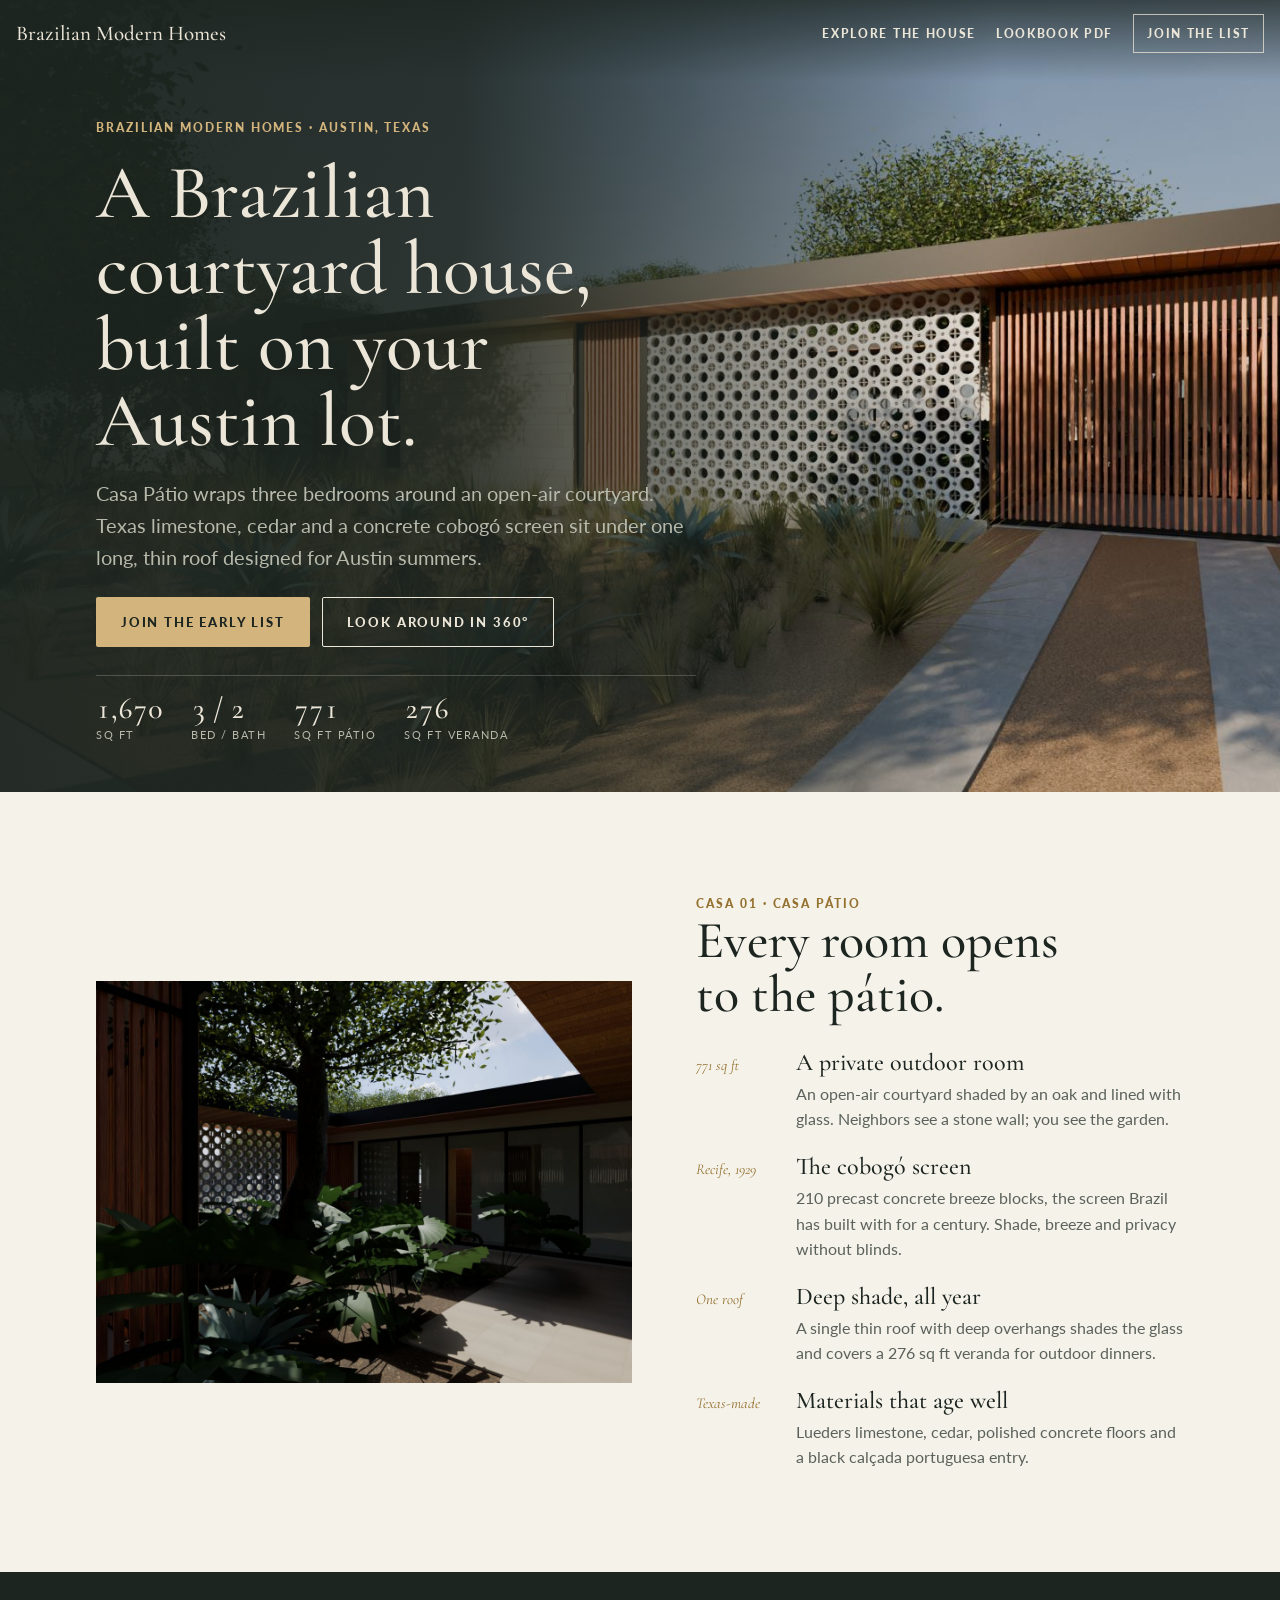
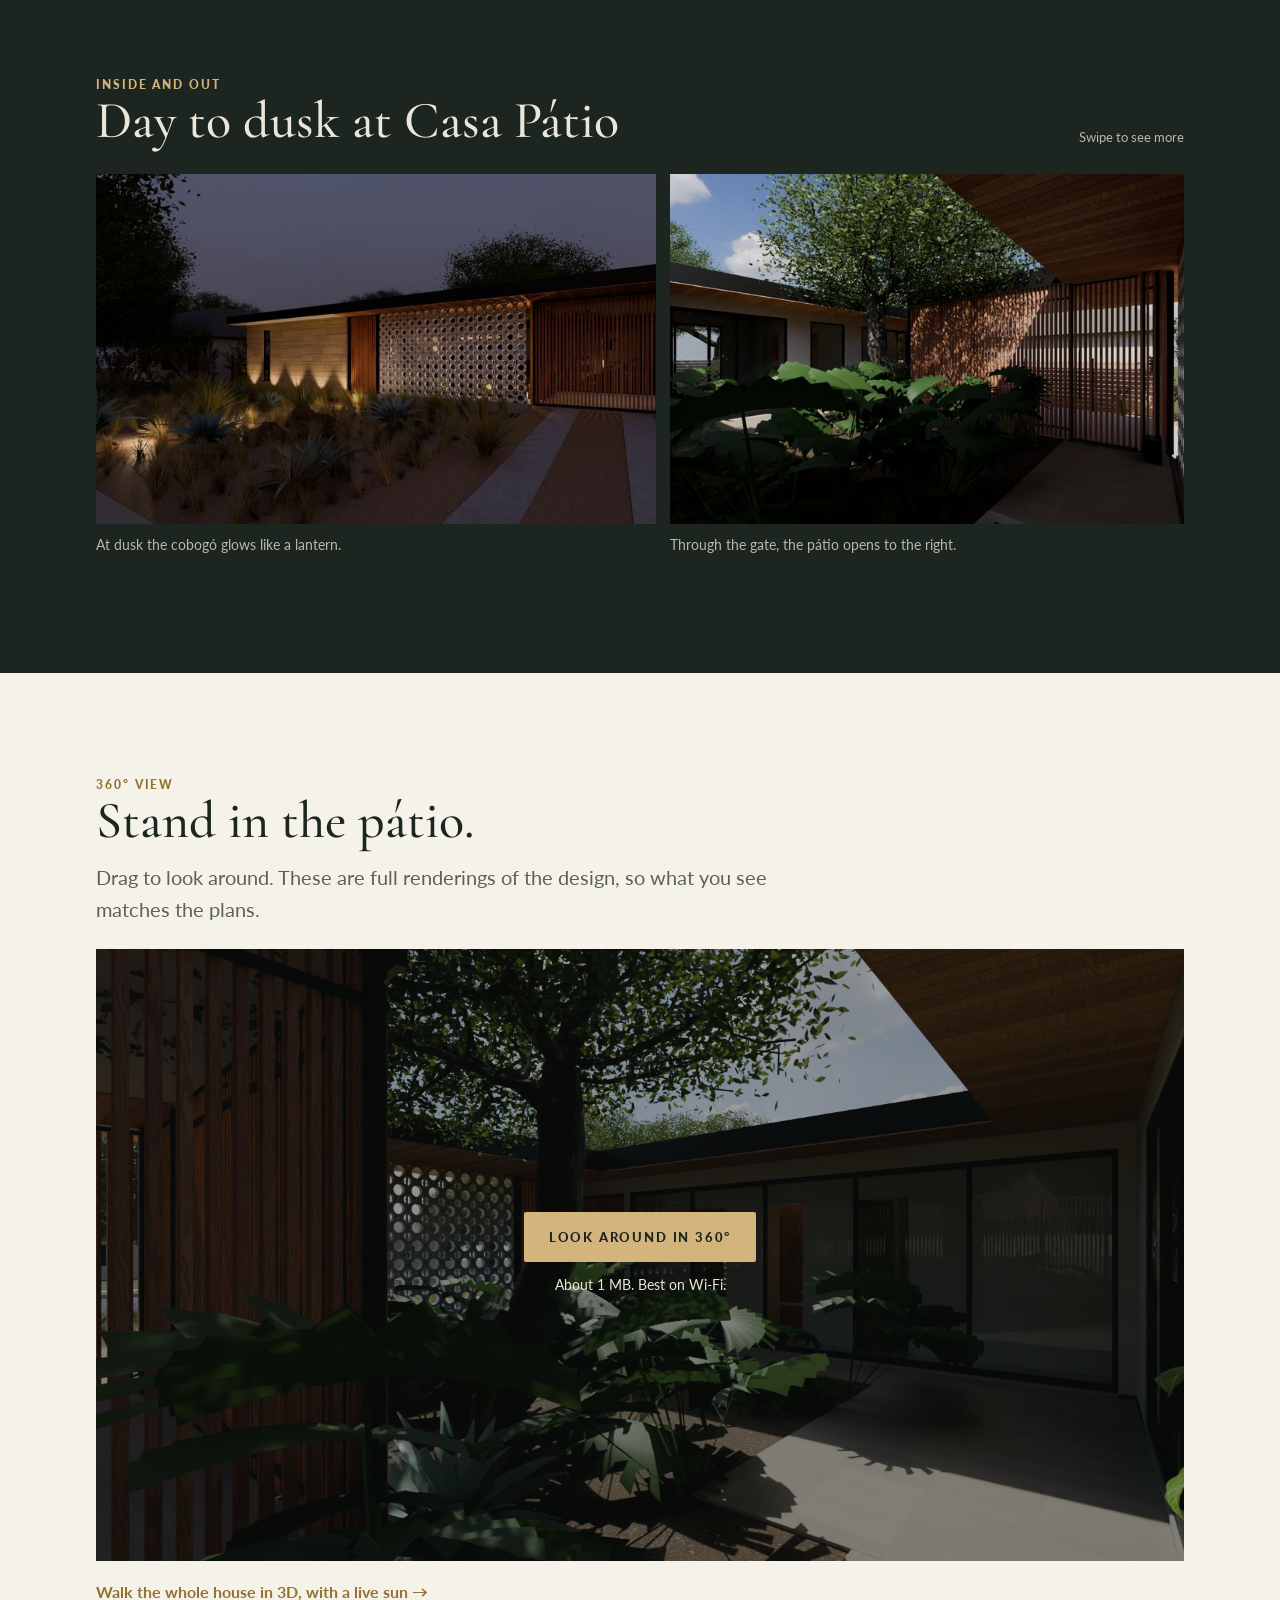
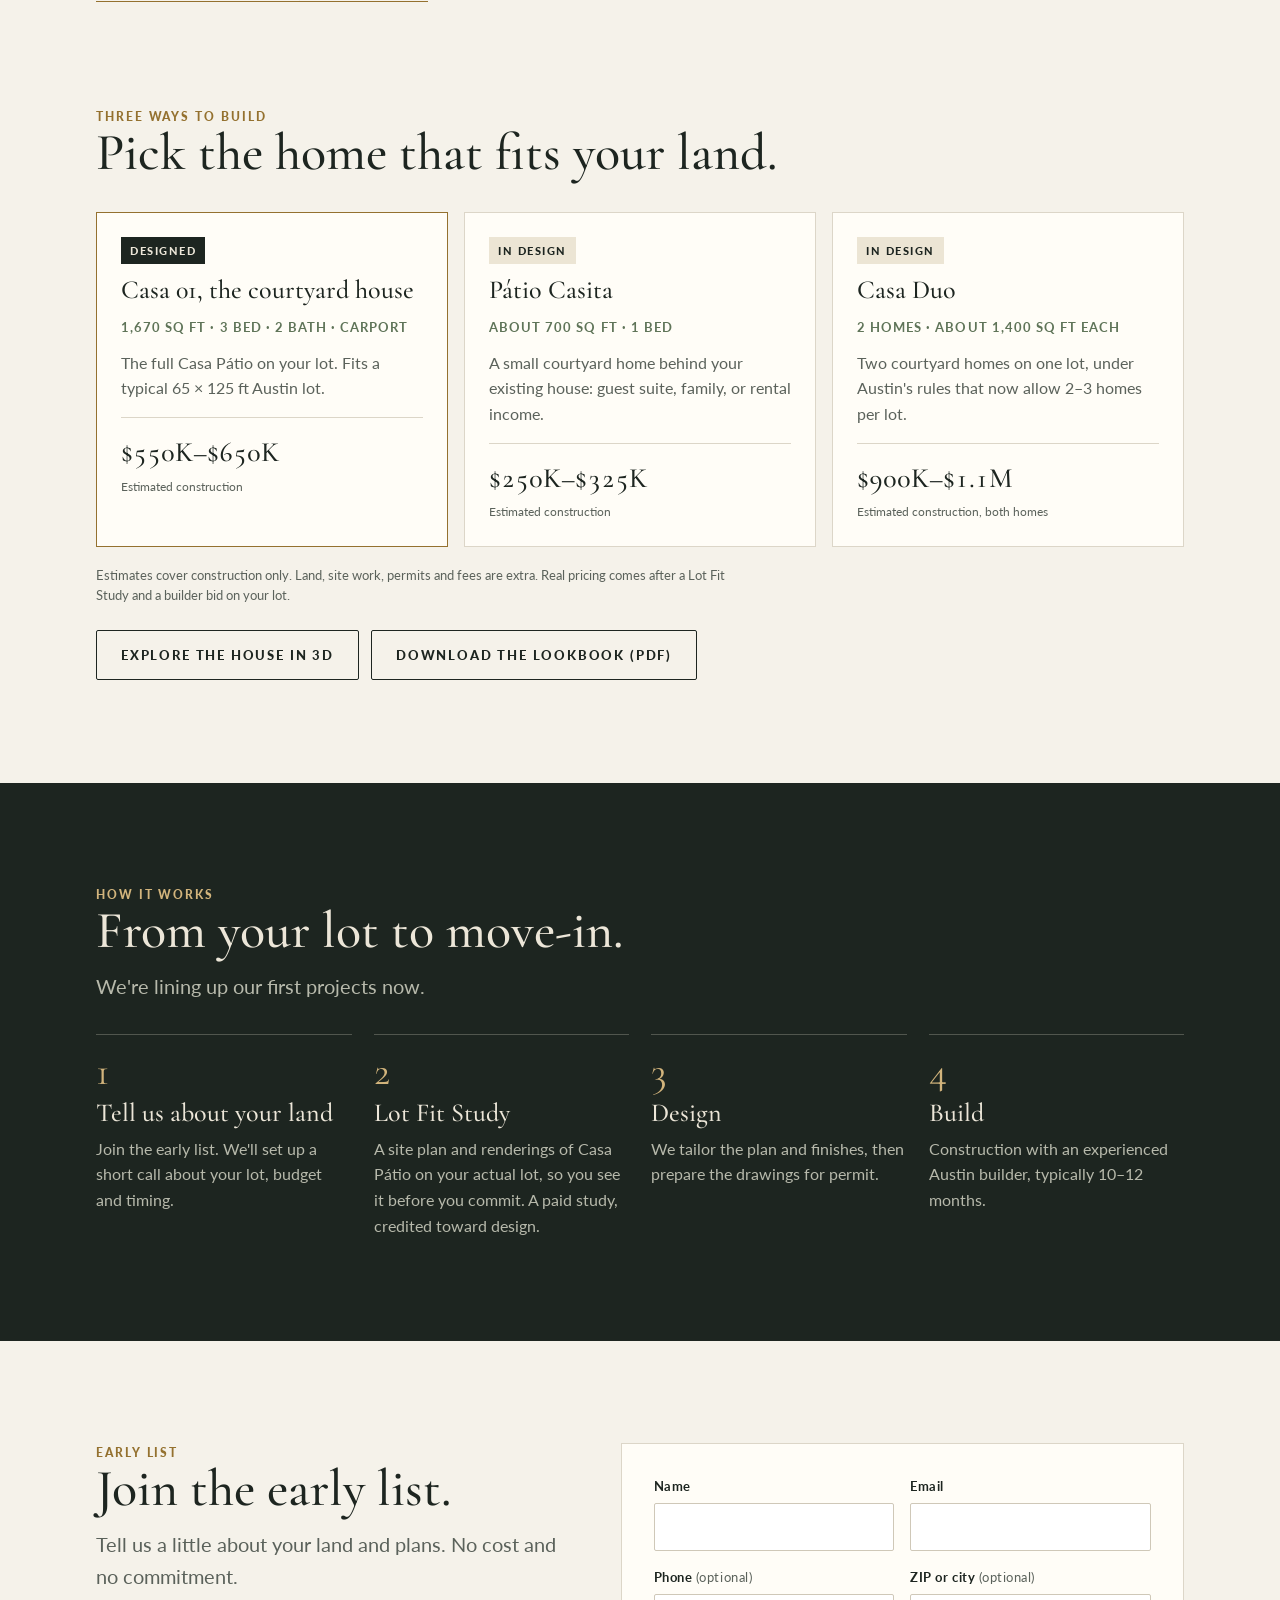
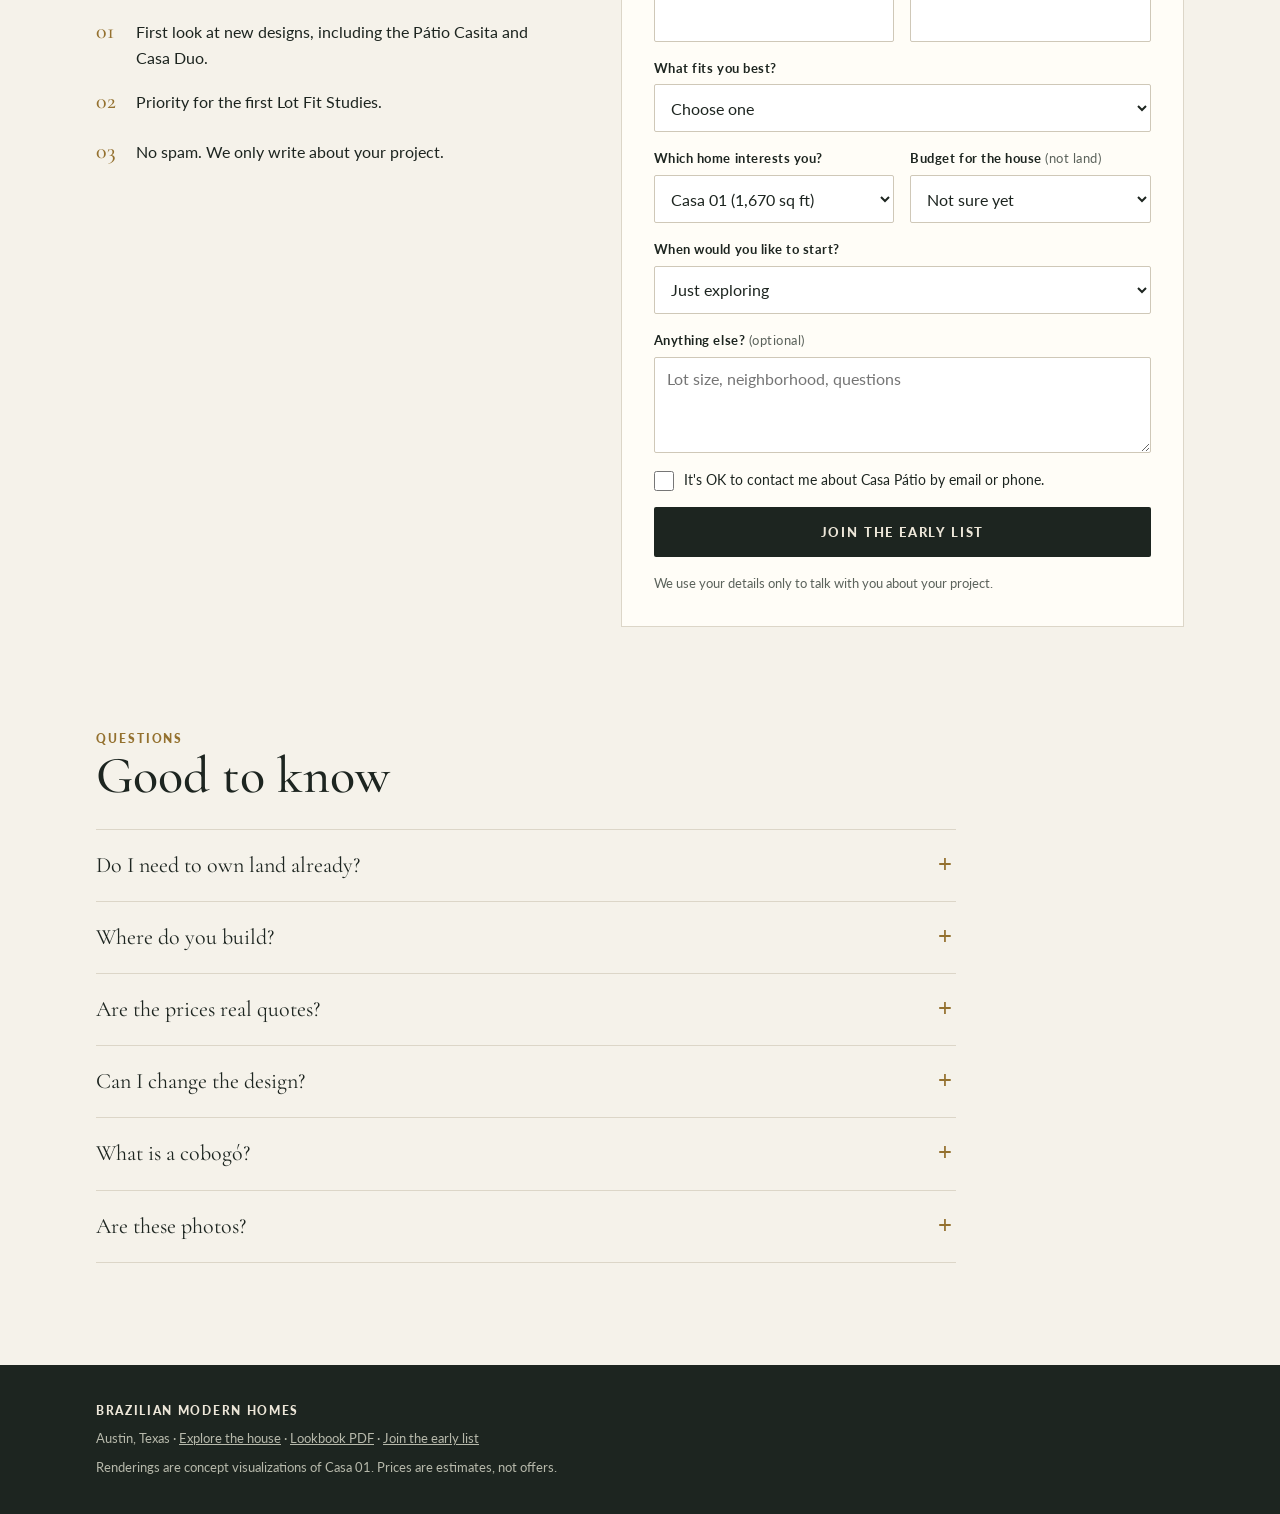
==== commit 0af37a9d: "Casa 01 V2: lookbook, website and landing updated for the V2 design - Final V2 renders in the lookbo" ====
--- a/casa01/landing/site/index.html
+++ b/casa01/landing/site/index.html
@@ -192,7 +192,7 @@
         <a class="btn ghost" href="#look">Look around in 360°</a>
       </div>
       <div class="facts" aria-label="Casa 01 at a glance">
-        <div><b>1,620</b><span>sq ft</span></div>
+        <div><b>1,670</b><span>sq ft</span></div>
         <div><b>3 / 2</b><span>bed / bath</span></div>
         <div><b>771</b><span>sq ft pátio</span></div>
         <div><b>276</b><span>sq ft veranda</span></div>
@@ -231,10 +231,12 @@
     </div>
     <div class="gallery" tabindex="0" aria-label="Renderings of Casa Pátio">
       <figure><img src="img/street_dusk-1600.jpg" srcset="img/street_dusk-800.jpg 800w, img/street_dusk-1600.jpg 1600w" sizes="(min-width:900px) 560px, 84vw" alt="The house at dusk with the cobogó lit from inside" loading="lazy"><figcaption>At dusk the cobogó glows like a lantern.</figcaption></figure>
+      <figure><img src="img/gate-1600.jpg" srcset="img/gate-800.jpg 800w, img/gate-1600.jpg 1600w" sizes="(min-width:900px) 560px, 84vw" alt="Stepping in through the cedar gate: the pátio opens to the right under a live oak, with a slat screen and glass walls beyond" loading="lazy"><figcaption>Through the gate, the pátio opens to the right.</figcaption></figure>
       <figure><img src="img/entry-1600.jpg" srcset="img/entry-800.jpg 800w, img/entry-1600.jpg 1600w" sizes="(min-width:900px) 560px, 84vw" alt="Covered entry with black stone mosaic paving beside the cobogó screen" loading="lazy"><figcaption>Covered entry: black calçada underfoot, the cobogó beside you.</figcaption></figure>
       <figure><img src="img/interior-1600.jpg" srcset="img/interior-800.jpg 800w, img/interior-1600.jpg 1600w" sizes="(min-width:900px) 560px, 84vw" alt="Great room with a cedar ceiling, dining table and glass walls to the pátio" loading="lazy"><figcaption>The great room, under a cedar ceiling.</figcaption></figure>
       <figure><img src="img/kitchen-1600.jpg" srcset="img/kitchen-800.jpg 800w, img/kitchen-1600.jpg 1600w" sizes="(min-width:900px) 560px, 84vw" alt="Kitchen with an island, pendant lights and green tile" loading="lazy"><figcaption>Kitchen with honed black granite and green tile.</figcaption></figure>
-      <figure><img src="img/bath-1600.jpg" srcset="img/bath-800.jpg 800w, img/bath-1600.jpg 1600w" sizes="(min-width:900px) 560px, 84vw" alt="Primary bath with green tile, a round brass mirror and a garden window" loading="lazy"><figcaption>Primary bath in handmade-look green tile.</figcaption></figure>
+      <figure><img src="img/bath-1600.jpg" srcset="img/bath-800.jpg 800w, img/bath-1600.jpg 1600w" sizes="(min-width:900px) 560px, 84vw" alt="Primary bath with green tile, a round brass mirror, a glass shower panel and a skylight" loading="lazy"><figcaption>Primary bath: green tile, a curbless shower, a skylight overhead.</figcaption></figure>
+      <figure><img src="img/bath2-1600.jpg" srcset="img/bath2-800.jpg 800w, img/bath2-1600.jpg 1600w" sizes="(min-width:900px) 560px, 84vw" alt="Hall bath with terracotta tile around a tub, a glass panel, a pill mirror and an oak vanity" loading="lazy"><figcaption>Hall bath: terracotta tile around the tub.</figcaption></figure>
       <figure><img src="img/veranda-1600.jpg" srcset="img/veranda-800.jpg 800w, img/veranda-1600.jpg 1600w" sizes="(min-width:900px) 560px, 84vw" alt="Covered veranda with an outdoor dining table facing the backyard" loading="lazy"><figcaption>The veranda faces the backyard oak.</figcaption></figure>
     </div>
   </div>
@@ -269,7 +271,7 @@
       <article class="card main">
         <span class="badge">Designed</span>
         <h3>Casa 01, the courtyard house</h3>
-        <div class="spec">1,620 sq ft · 3 bed · 2 bath</div>
+        <div class="spec">1,670 sq ft · 3 bed · 2 bath · carport</div>
         <p>The full Casa Pátio on your lot. Fits a typical 65 × 125 ft Austin lot.</p>
         <div class="price"><b>$550K–$650K</b><span>Estimated construction</span></div>
       </article>
@@ -356,7 +358,7 @@
           <div class="field">
             <label for="f_home">Which home interests you?</label>
             <select id="f_home" name="home">
-              <option>Casa 01 (1,620 sq ft)</option>
+              <option>Casa 01 (1,670 sq ft)</option>
               <option>Pátio Casita (about 700 sq ft)</option>
               <option>Casa Duo (2 homes)</option>
               <option>Not sure yet</option>
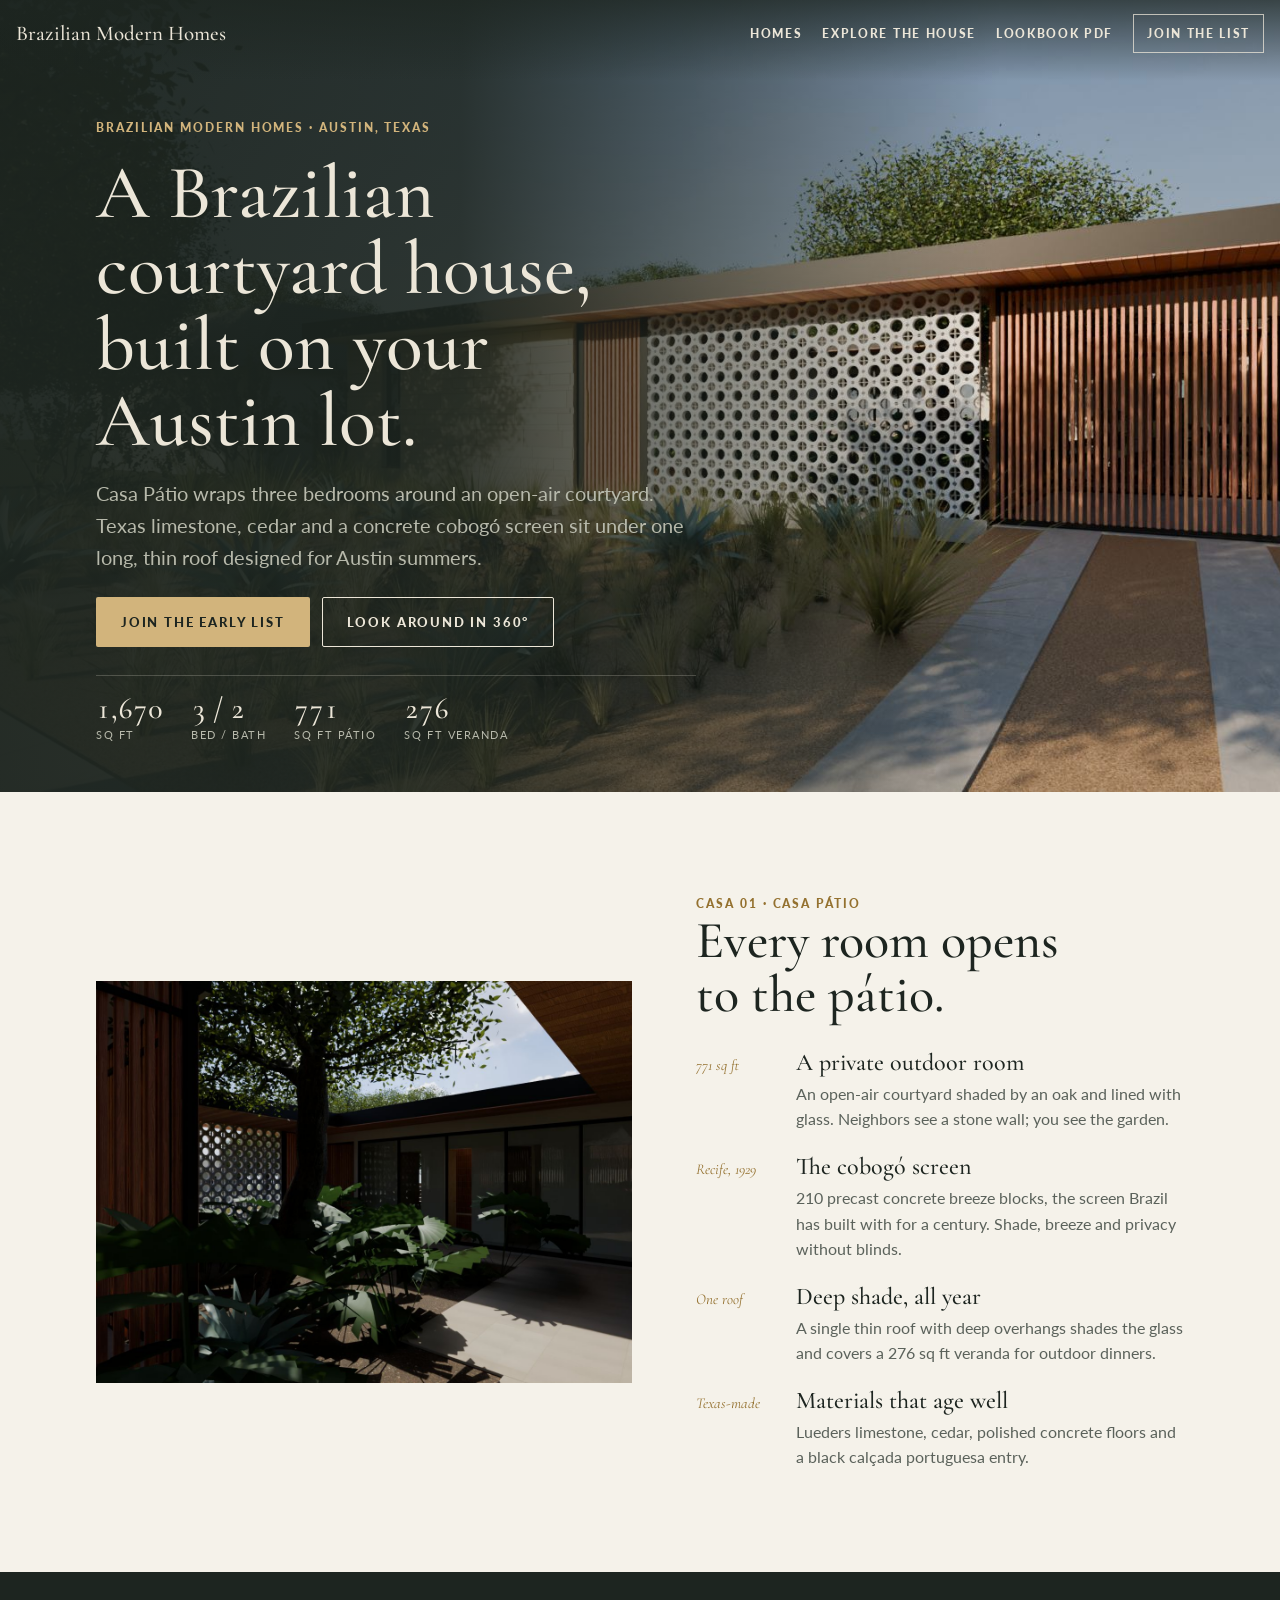
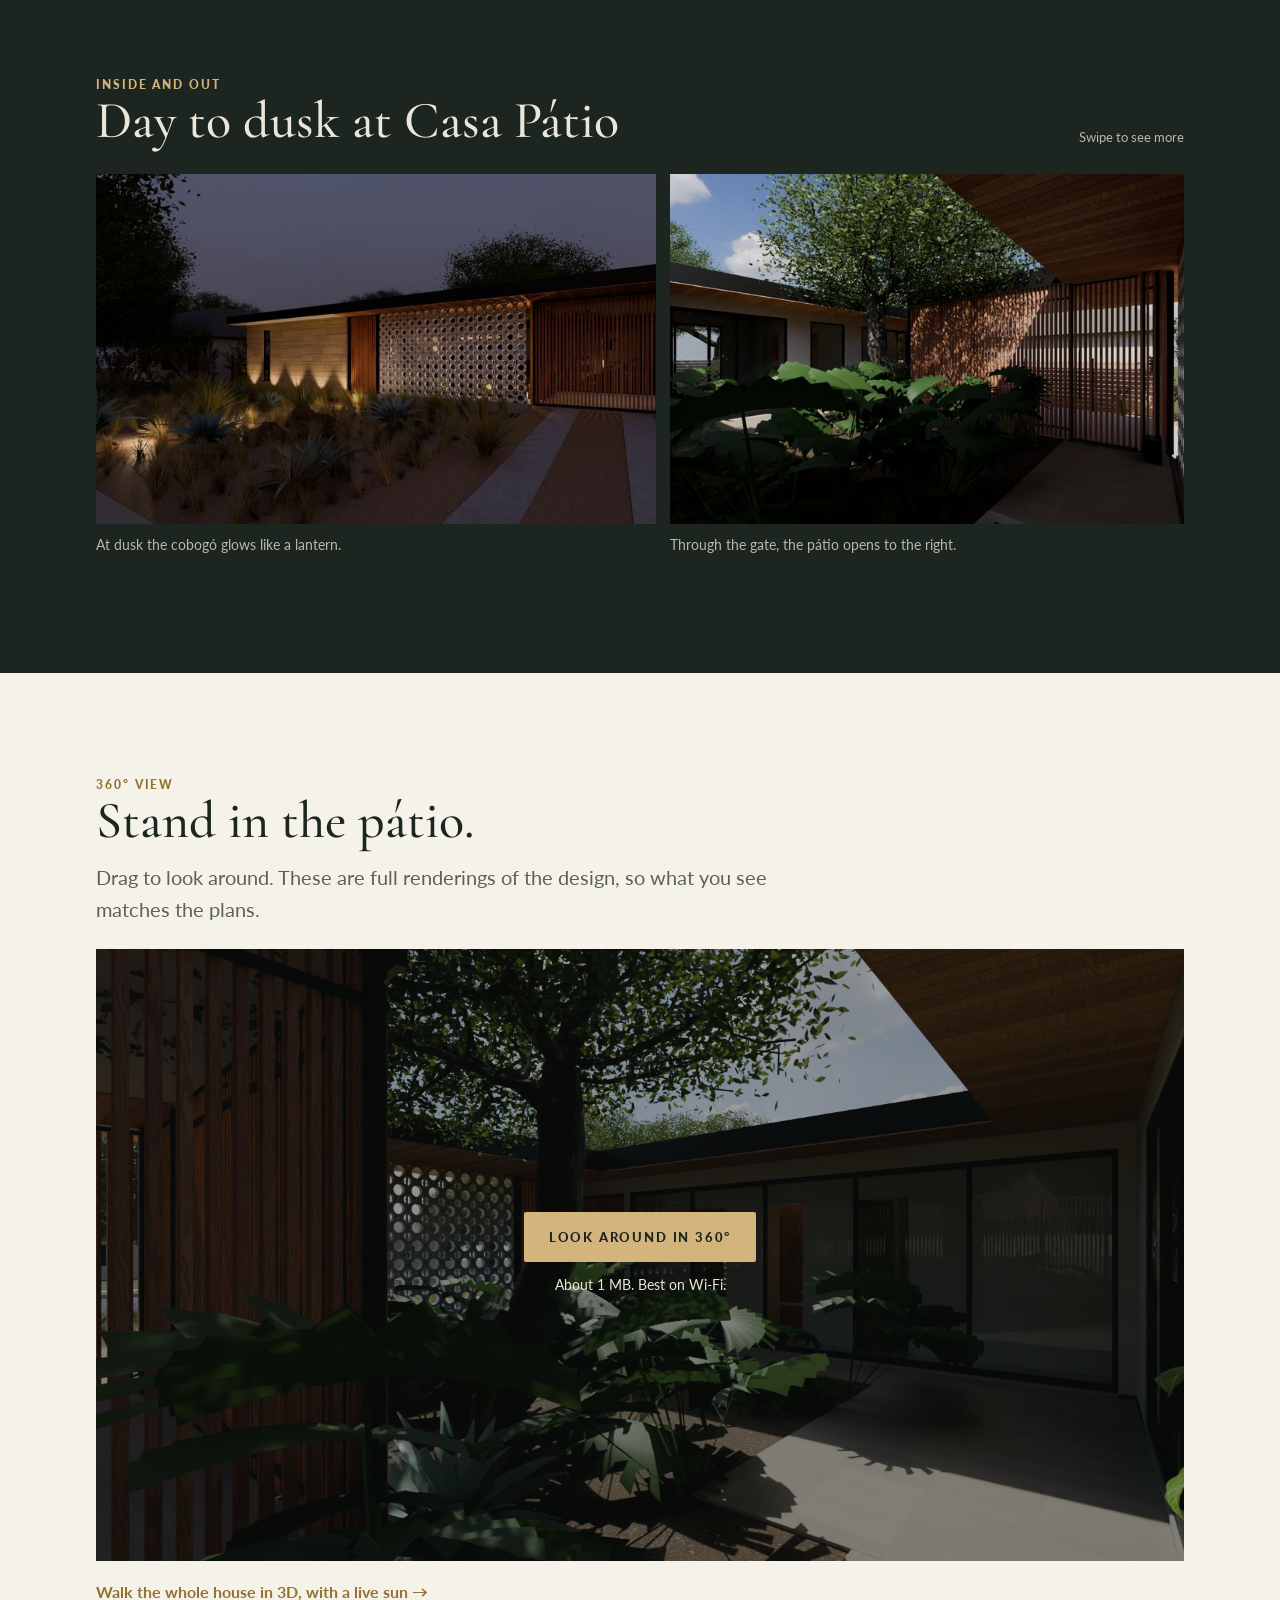
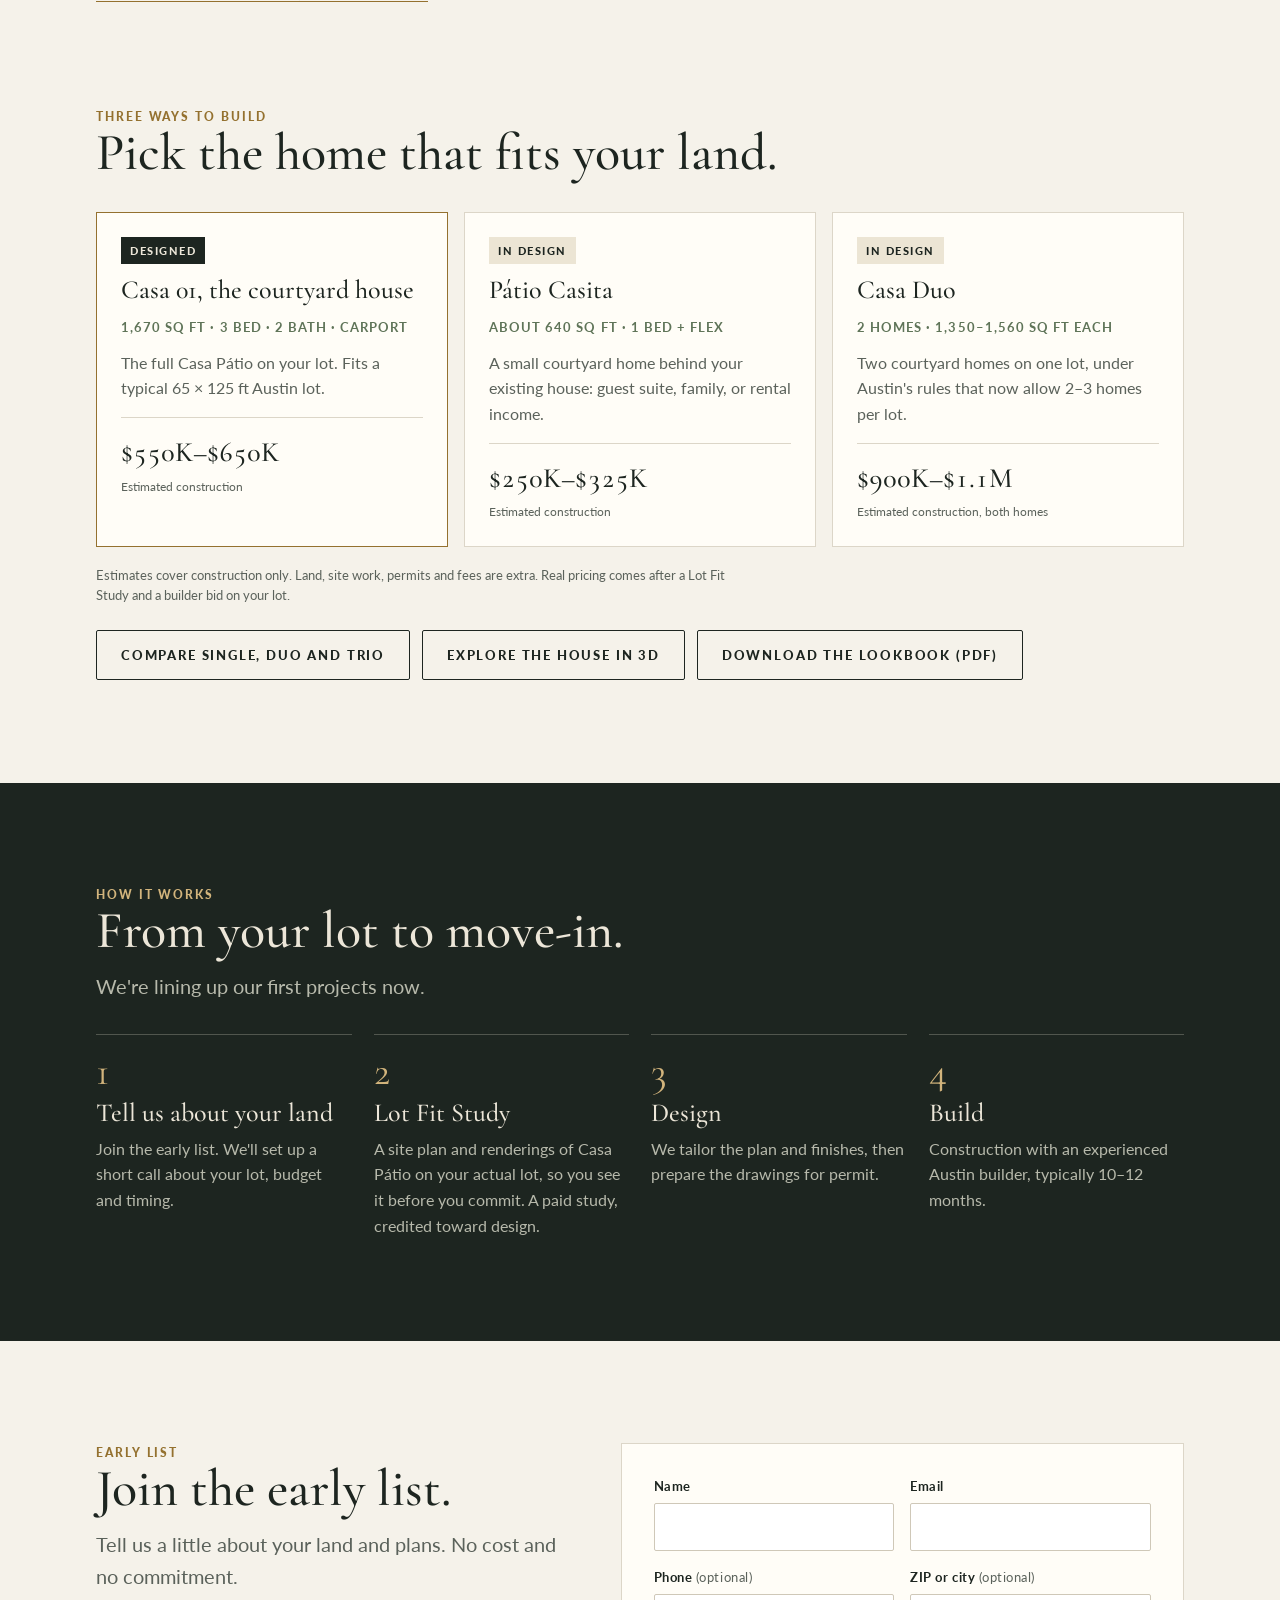
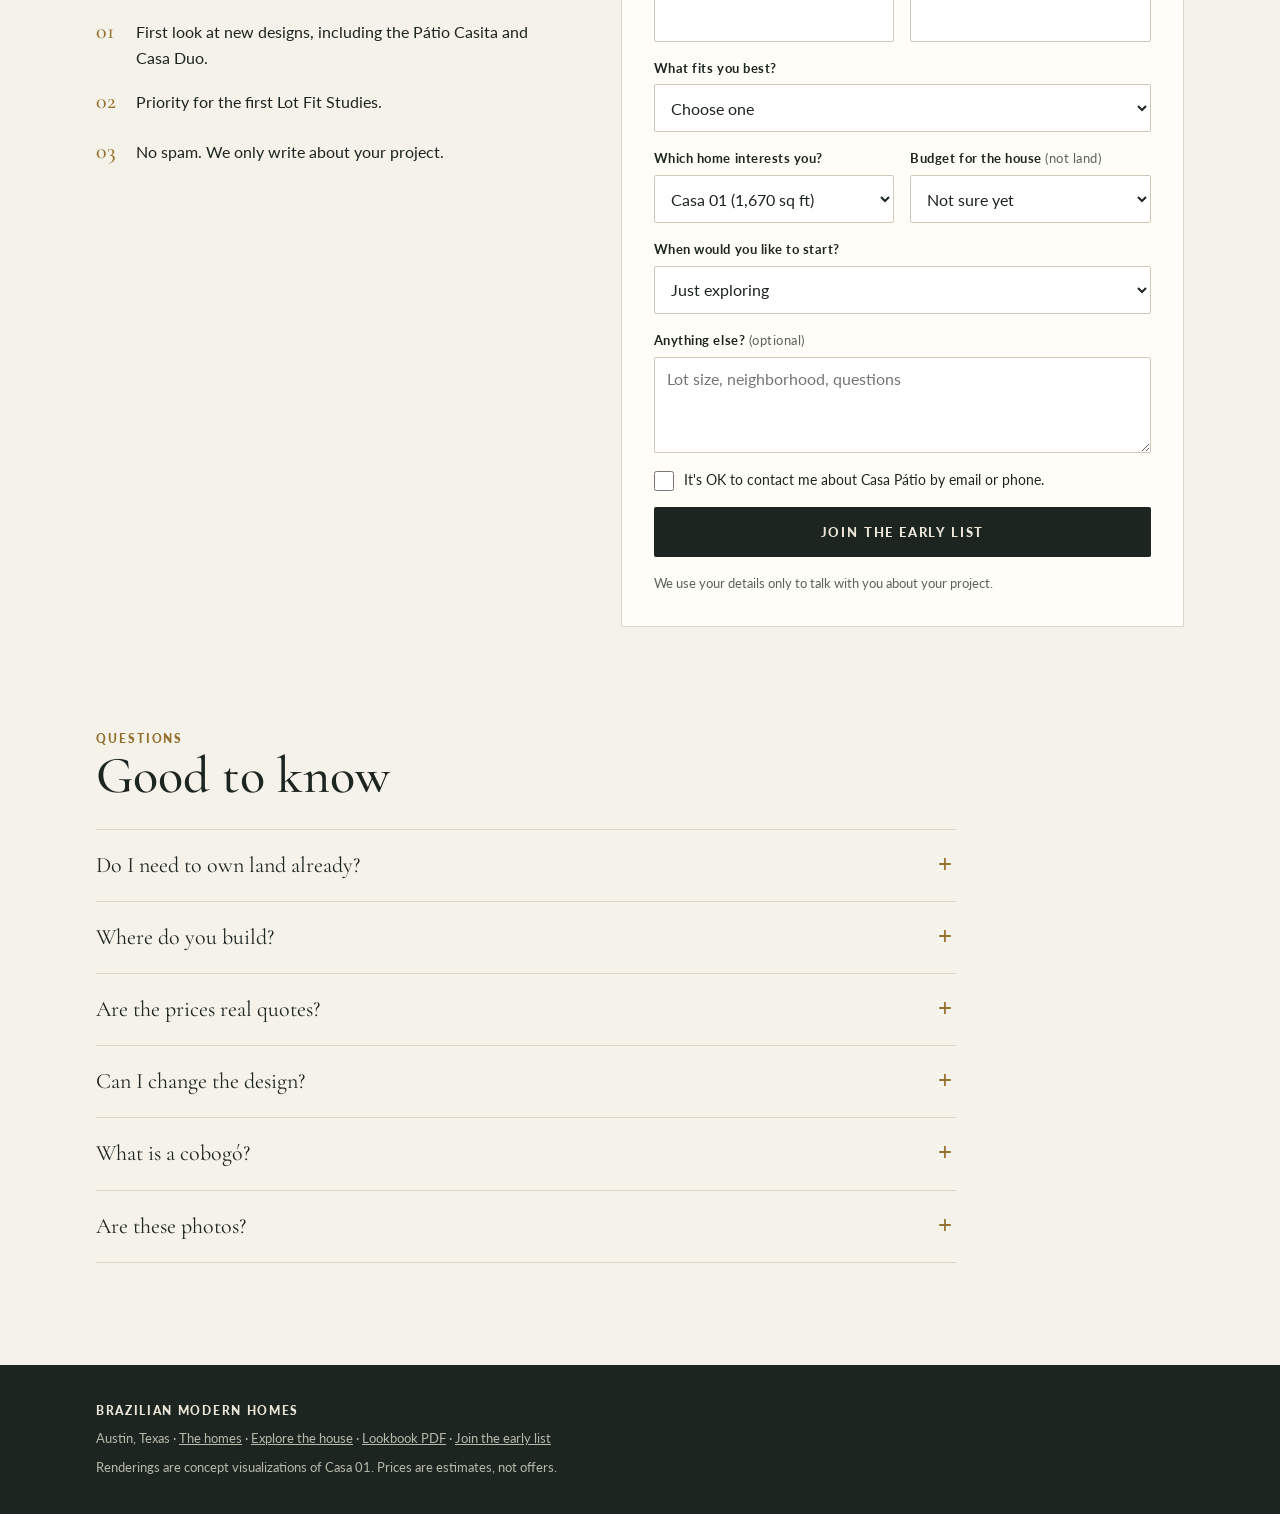
==== commit 4481fcdf: "Website: /homes/ page with Single, Duo and Trio, layouts, plans and a material board The page is gen" ====
--- a/casa01/landing/site/index.html
+++ b/casa01/landing/site/index.html
@@ -178,7 +178,7 @@
 <header class="hero">
   <nav class="topnav" aria-label="Site">
     <a class="brand" href="/">Brazilian Modern Homes</a>
-    <div class="links"><a href="/house">Explore<span class="lg"> the house</span></a><a class="lg" href="/Casa01_Lookbook.pdf" target="_blank" rel="noopener">Lookbook PDF</a><a class="pill" href="#join">Join<span class="lg"> the list</span></a></div>
+    <div class="links"><a href="/homes/">Homes</a><a class="lg" href="/house">Explore<span class="lg"> the house</span></a><a class="lg" href="/Casa01_Lookbook.pdf" target="_blank" rel="noopener">Lookbook PDF</a><a class="pill" href="#join">Join<span class="lg"> the list</span></a></div>
   </nav>
   <img class="hero-img" src="img/street-1600.jpg" srcset="img/street-800.jpg 800w, img/street-1600.jpg 1600w" sizes="100vw"
        alt="Casa Pátio from the street: a limestone wall, a cedar pivot gate and a white concrete cobogó screen under one long, thin roof, with a native meadow in front" fetchpriority="high">
@@ -278,20 +278,21 @@
       <article class="card">
         <span class="badge">In design</span>
         <h3>Pátio Casita</h3>
-        <div class="spec">About 700 sq ft · 1 bed</div>
+        <div class="spec">About 640 sq ft · 1 bed + flex</div>
         <p>A small courtyard home behind your existing house: guest suite, family, or rental income.</p>
         <div class="price"><b>$250K–$325K</b><span>Estimated construction</span></div>
       </article>
       <article class="card">
         <span class="badge">In design</span>
         <h3>Casa Duo</h3>
-        <div class="spec">2 homes · about 1,400 sq ft each</div>
+        <div class="spec">2 homes · 1,350–1,560 sq ft each</div>
         <p>Two courtyard homes on one lot, under Austin's rules that now allow 2–3 homes per lot.</p>
         <div class="price"><b>$900K–$1.1M</b><span>Estimated construction, both homes</span></div>
       </article>
     </div>
     <p class="fine">Estimates cover construction only. Land, site work, permits and fees are extra. Real pricing comes after a Lot Fit Study and a builder bid on your lot.</p>
     <div class="cta-row" style="margin-top:24px">
+      <a class="btn outline" href="/homes/">Compare Single, Duo and Trio</a>
       <a class="btn outline" href="/house">Explore the house in 3D</a>
       <a class="btn outline" href="/Casa01_Lookbook.pdf" target="_blank" rel="noopener">Download the lookbook (PDF)</a>
     </div>
@@ -427,7 +428,7 @@
 <footer>
   <div class="wrap">
     <b>Brazilian Modern Homes</b>
-    <span>Austin, Texas · <a href="/house">Explore the house</a> · <a href="/Casa01_Lookbook.pdf" target="_blank" rel="noopener">Lookbook PDF</a> · <a href="#join">Join the early list</a></span>
+    <span>Austin, Texas · <a href="/homes/">The homes</a> · <a href="/house">Explore the house</a> · <a href="/Casa01_Lookbook.pdf" target="_blank" rel="noopener">Lookbook PDF</a> · <a href="#join">Join the early list</a></span>
     <span>Renderings are concept visualizations of Casa 01. Prices are estimates, not offers.</span>
   </div>
 </footer>
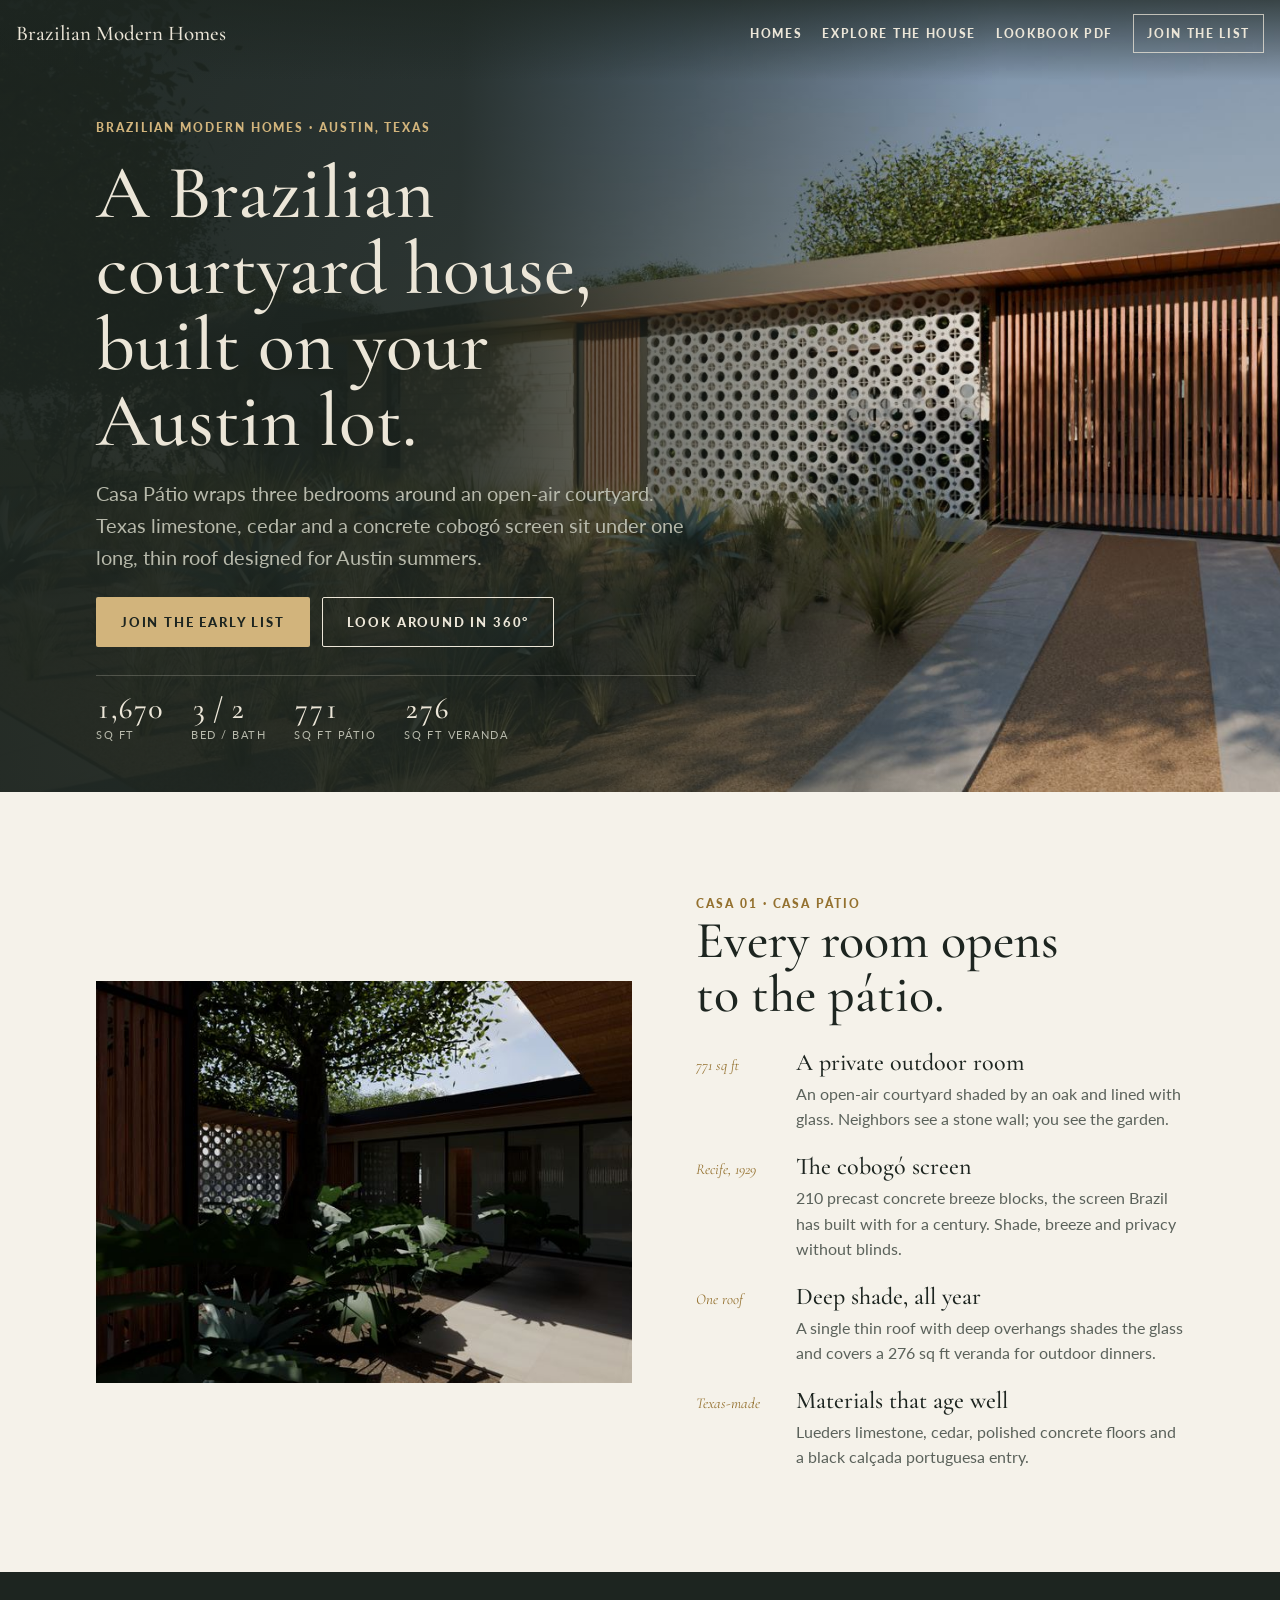
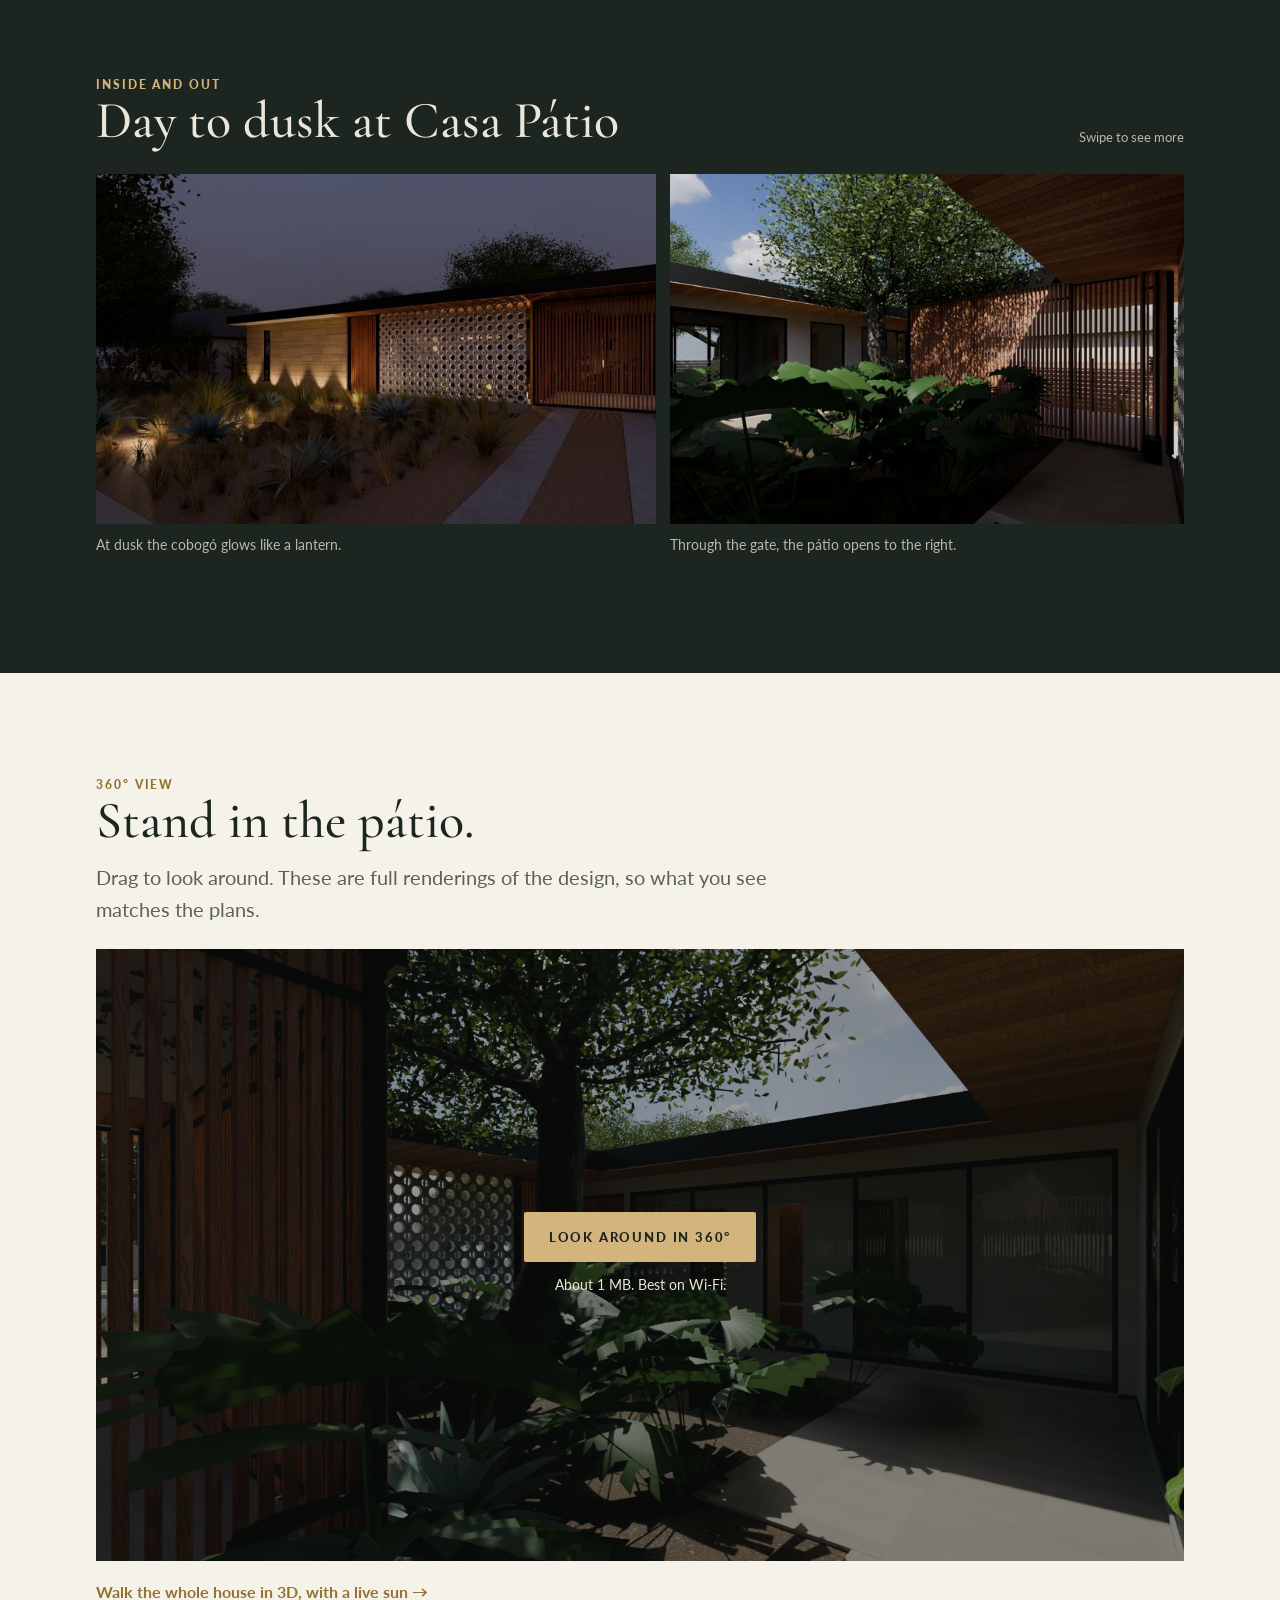
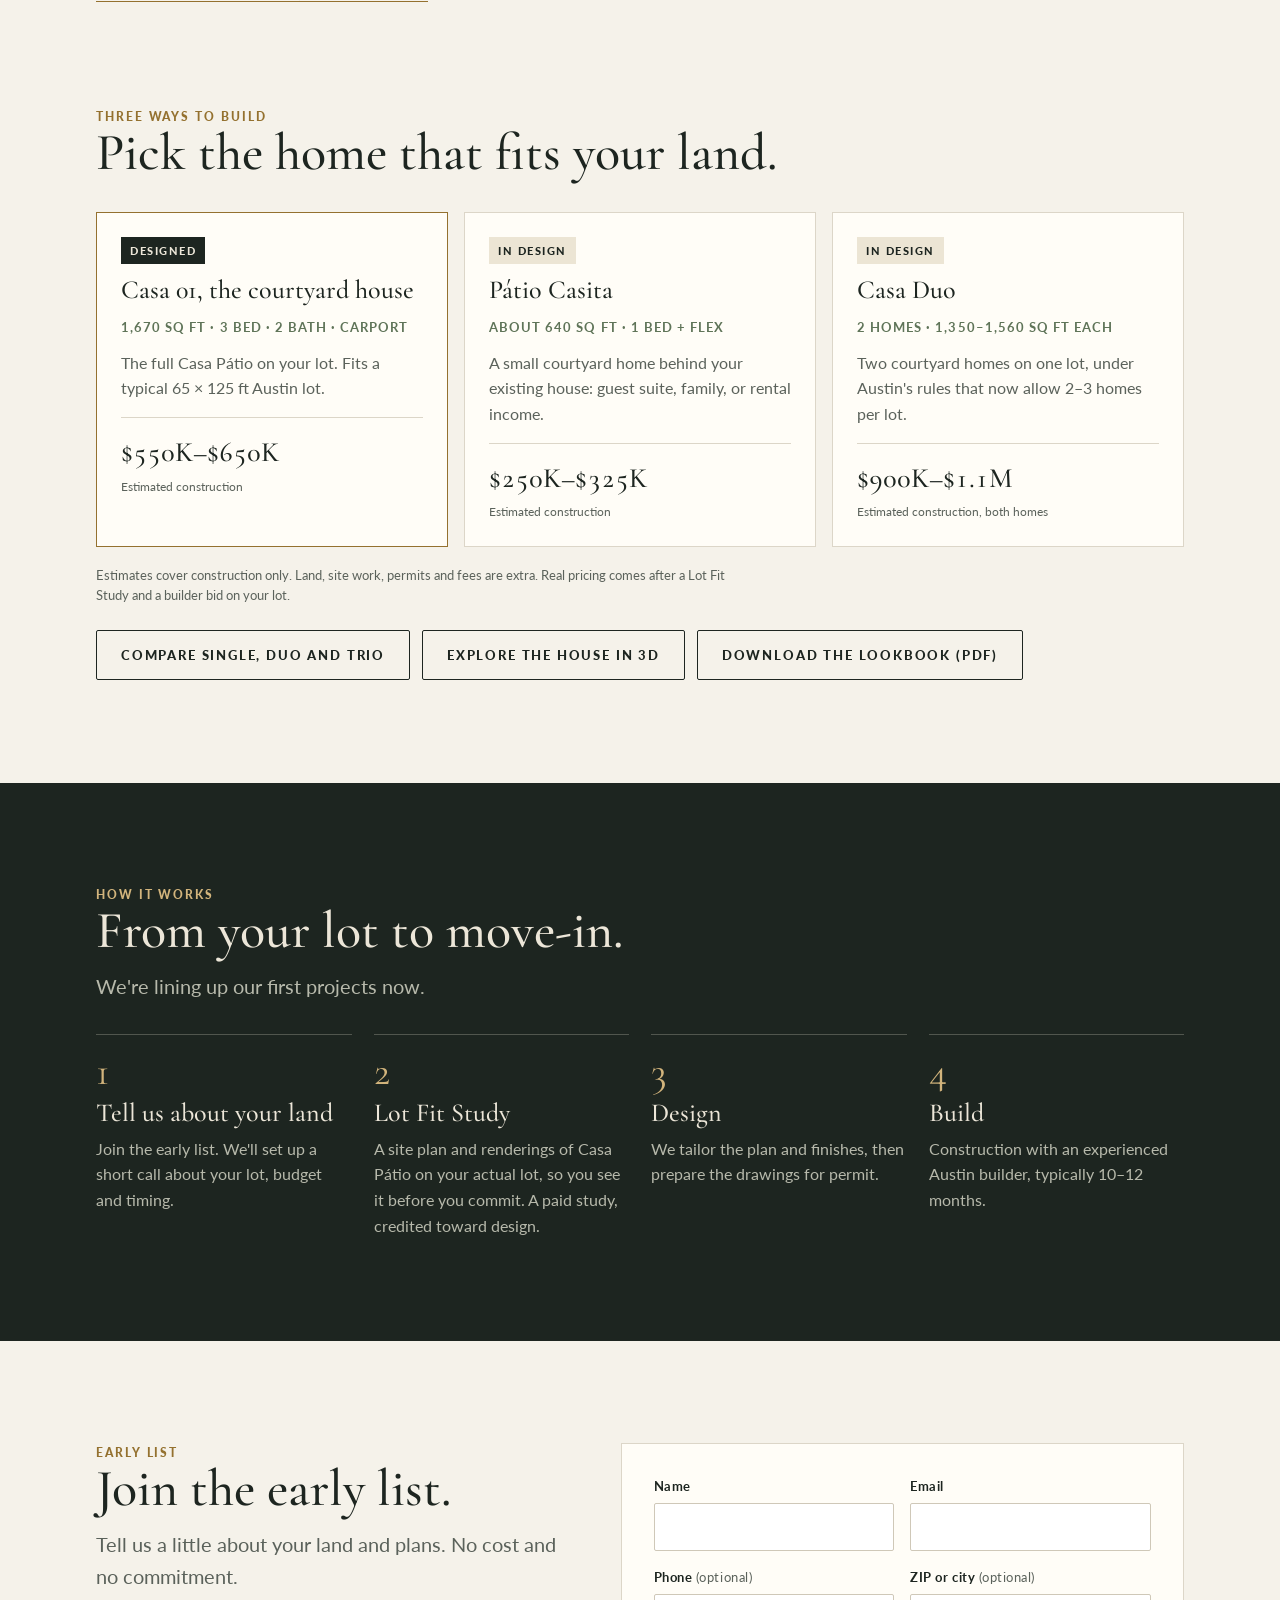
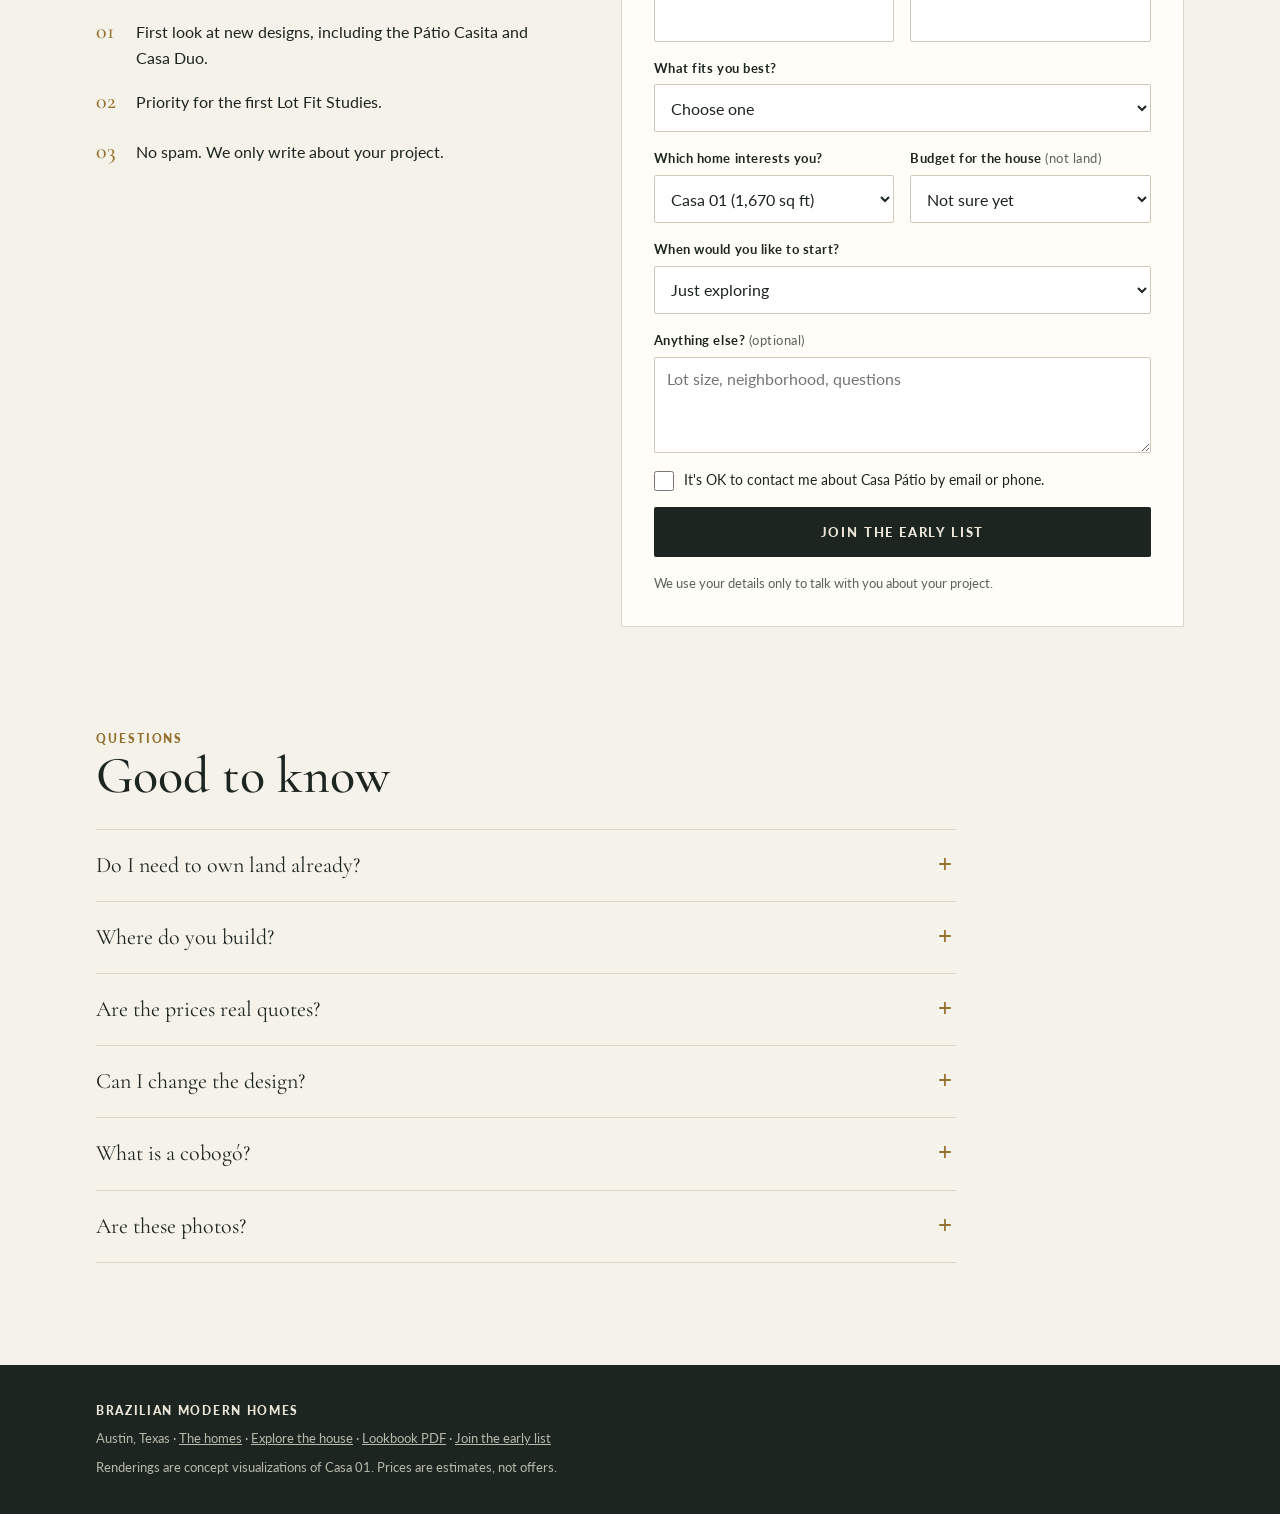
==== commit ae9764c5: "Homes page with the final renders so far; site address set for link previews Co-Authored-By: Claude " ====
--- a/casa01/landing/site/index.html
+++ b/casa01/landing/site/index.html
@@ -1,4 +1,4 @@
-<!doctype html><html lang="en"><head><meta charset="utf-8"><meta name="viewport" content="width=device-width,initial-scale=1,viewport-fit=cover"><title>Casa Pátio Early List</title><meta name="description" content="Casa Pátio: a Brazilian modern courtyard house for your Austin lot. Texas limestone, cedar and a concrete cobogó screen under one long roof. Join the early list."><meta name="theme-color" content="#1d2520"><meta property="og:type" content="website"><meta property="og:title" content="Casa Pátio · Brazilian Modern Homes"><meta property="og:description" content="Casa Pátio: a Brazilian modern courtyard house for your Austin lot. Texas limestone, cedar and a concrete cobogó screen under one long roof. Join the early list."><meta property="og:image" content="img/og.jpg"><meta name="twitter:card" content="summary_large_image"><meta name="twitter:title" content="Casa Pátio · Brazilian Modern Homes"><meta name="twitter:description" content="Casa Pátio: a Brazilian modern courtyard house for your Austin lot. Texas limestone, cedar and a concrete cobogó screen under one long roof. Join the early list."><meta name="twitter:image" content="img/og.jpg"><style>*,*::before,*::after{box-sizing:border-box}:root{padding-top:env(safe-area-inset-top,0px);padding-bottom:env(safe-area-inset-bottom,0px)}body{margin:0}img{max-width:100%}[hidden]{display:none!important}html{scroll-behavior:smooth}</style><link rel="preconnect" href="https://fonts.googleapis.com"><link rel="preconnect" href="https://fonts.gstatic.com" crossorigin><link rel="stylesheet" href="https://fonts.googleapis.com/css2?family=Cormorant+Garamond:ital,wght@0,500;0,600;1,500&family=Lato:wght@400;700;900&display=swap"><script>window.BMH_CONFIG={"formEndpoint": "/api/lead", "xLeadEventId": ""};</script><style>
+<!doctype html><html lang="en"><head><meta charset="utf-8"><meta name="viewport" content="width=device-width,initial-scale=1,viewport-fit=cover"><title>Casa Pátio Early List</title><meta name="description" content="Casa Pátio: a Brazilian modern courtyard house for your Austin lot. Texas limestone, cedar and a concrete cobogó screen under one long roof. Join the early list."><meta name="theme-color" content="#1d2520"><meta property="og:type" content="website"><meta property="og:title" content="Casa Pátio · Brazilian Modern Homes"><meta property="og:description" content="Casa Pátio: a Brazilian modern courtyard house for your Austin lot. Texas limestone, cedar and a concrete cobogó screen under one long roof. Join the early list."><meta property="og:image" content="https://brazilian-modern-homes.vercel.app/img/og.jpg"><meta property="og:url" content="https://brazilian-modern-homes.vercel.app/"><meta name="twitter:card" content="summary_large_image"><meta name="twitter:title" content="Casa Pátio · Brazilian Modern Homes"><meta name="twitter:description" content="Casa Pátio: a Brazilian modern courtyard house for your Austin lot. Texas limestone, cedar and a concrete cobogó screen under one long roof. Join the early list."><meta name="twitter:image" content="https://brazilian-modern-homes.vercel.app/img/og.jpg"><style>*,*::before,*::after{box-sizing:border-box}:root{padding-top:env(safe-area-inset-top,0px);padding-bottom:env(safe-area-inset-bottom,0px)}body{margin:0}img{max-width:100%}[hidden]{display:none!important}html{scroll-behavior:smooth}</style><link rel="preconnect" href="https://fonts.googleapis.com"><link rel="preconnect" href="https://fonts.gstatic.com" crossorigin><link rel="stylesheet" href="https://fonts.googleapis.com/css2?family=Cormorant+Garamond:ital,wght@0,500;0,600;1,500&family=Lato:wght@400;700;900&display=swap"><script>window.BMH_CONFIG={"formEndpoint": "/api/lead", "xLeadEventId": ""};</script><style>
 /* Layout: full-bleed render opens, then cream and deep-green bands like the lookbook sheets; one 1120px column.
    Single deliberate brand look (Brazilian Modern Homes lookbook palette), colors set explicitly. */
 :root{
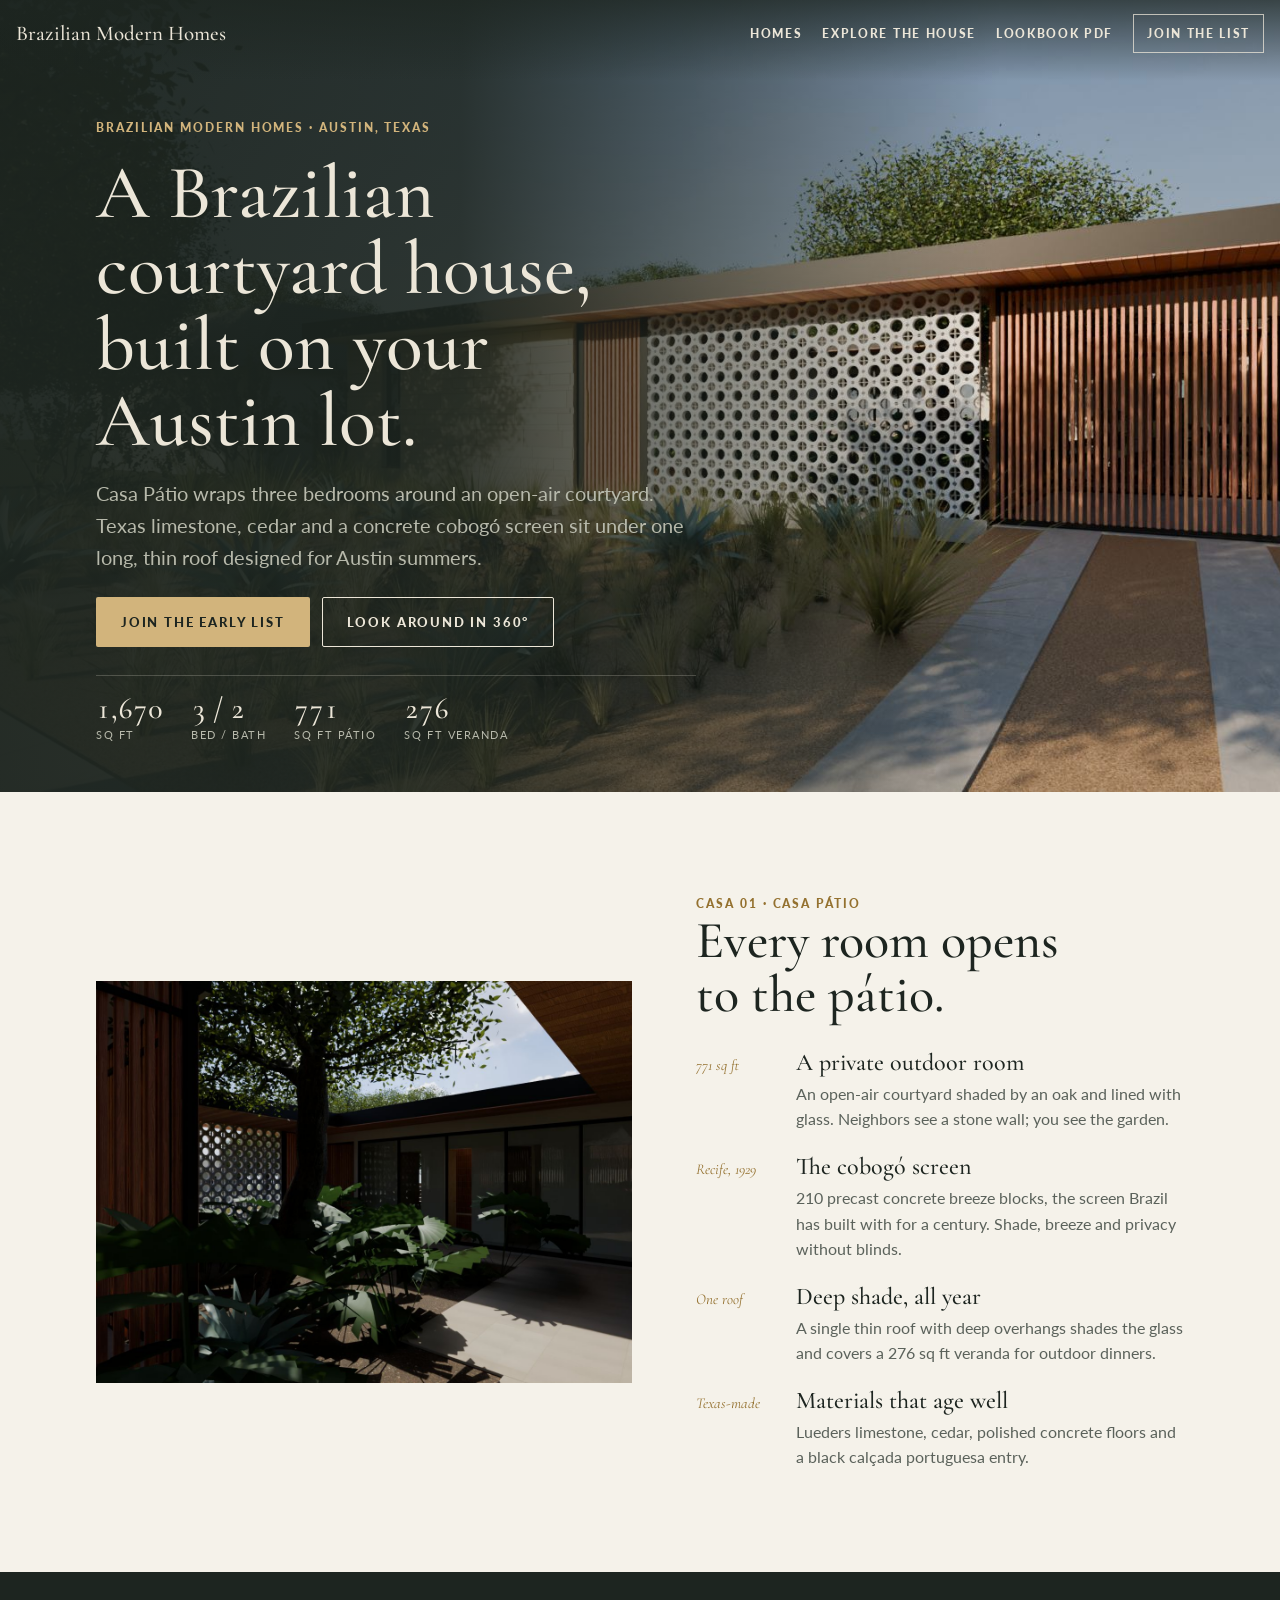
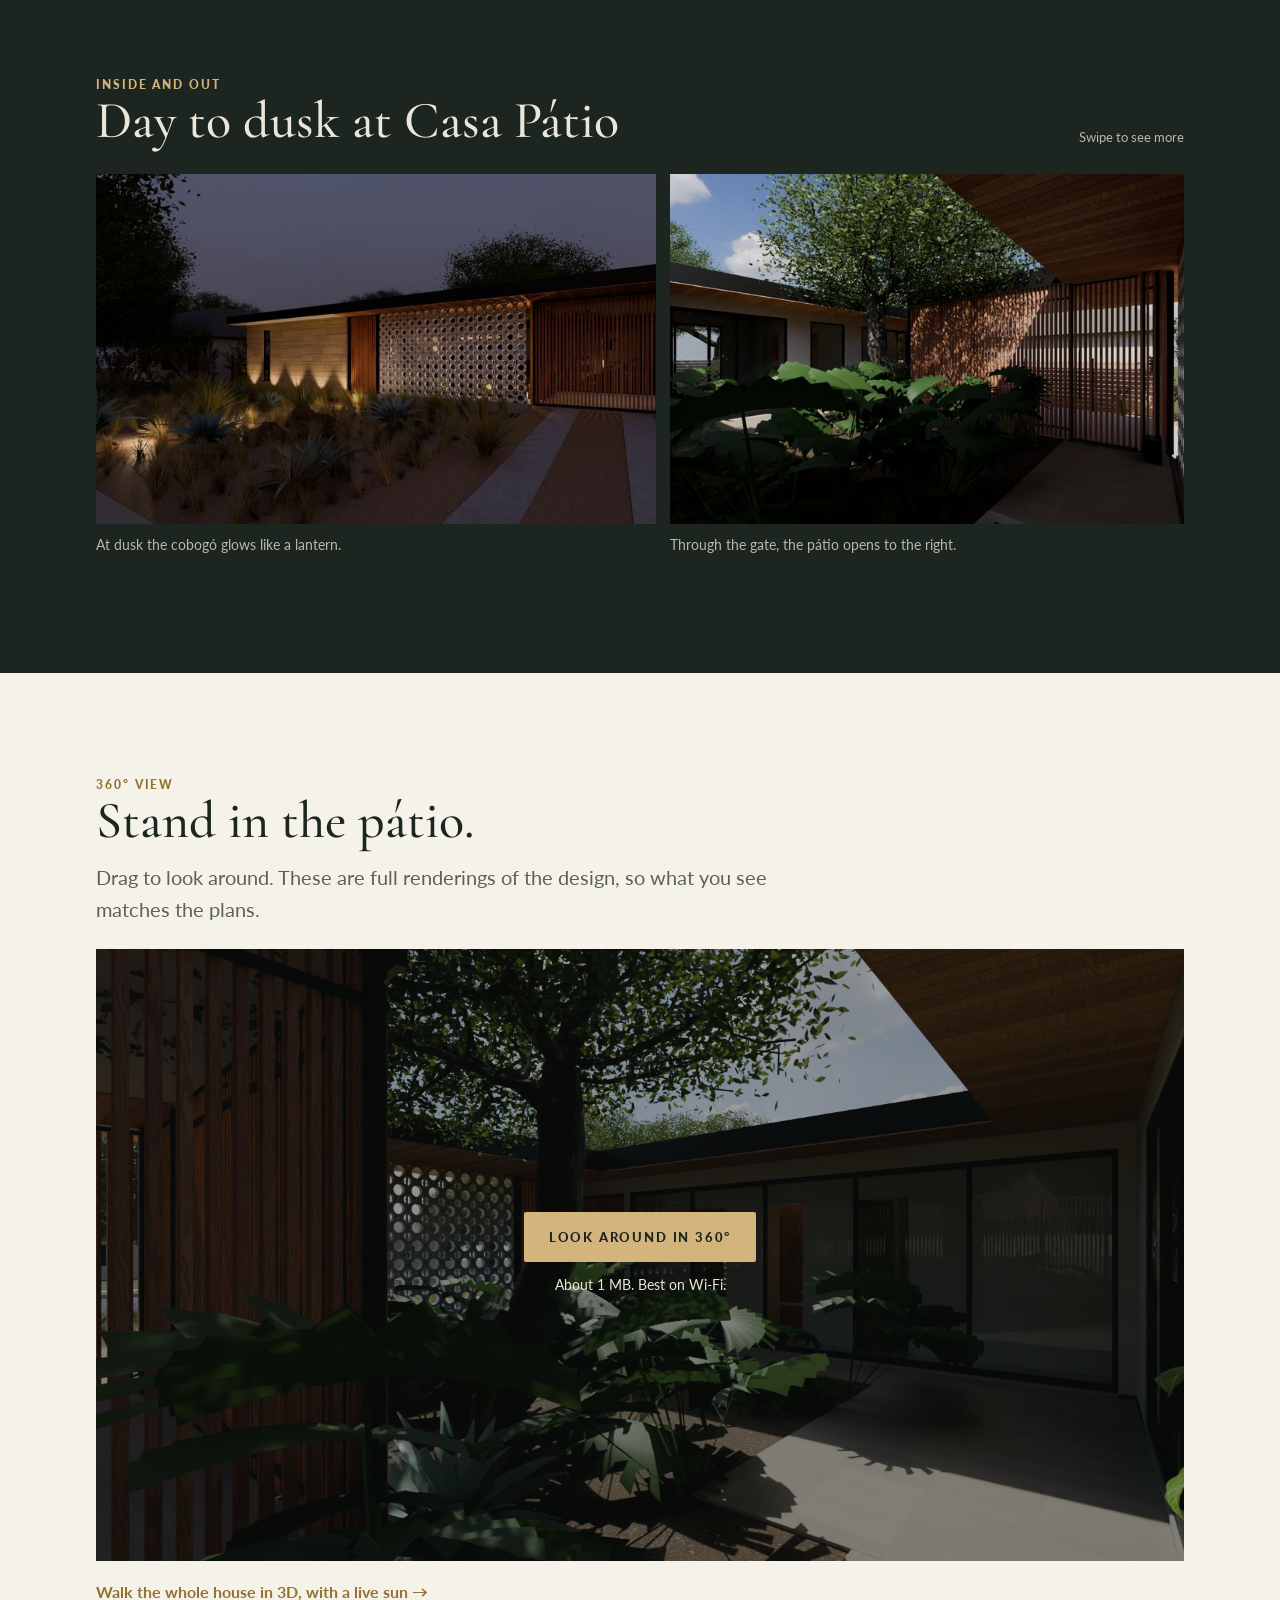
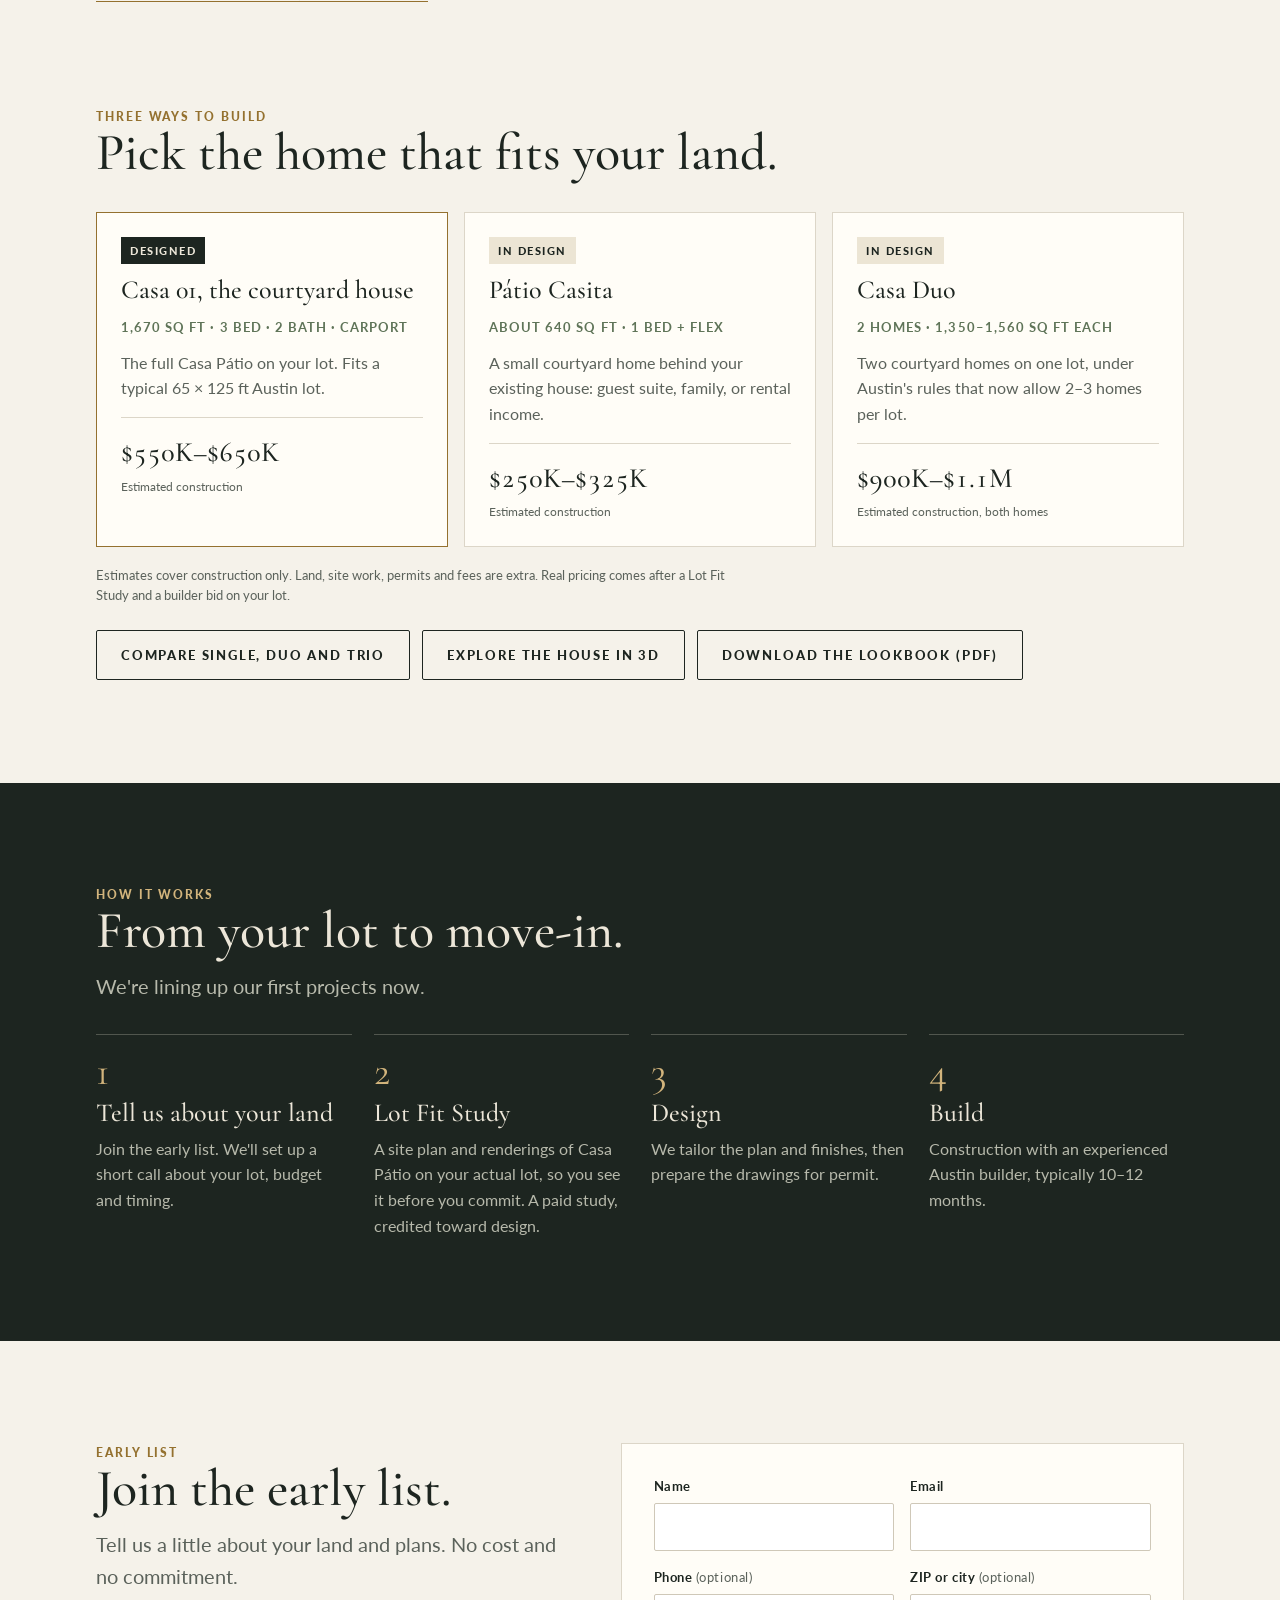
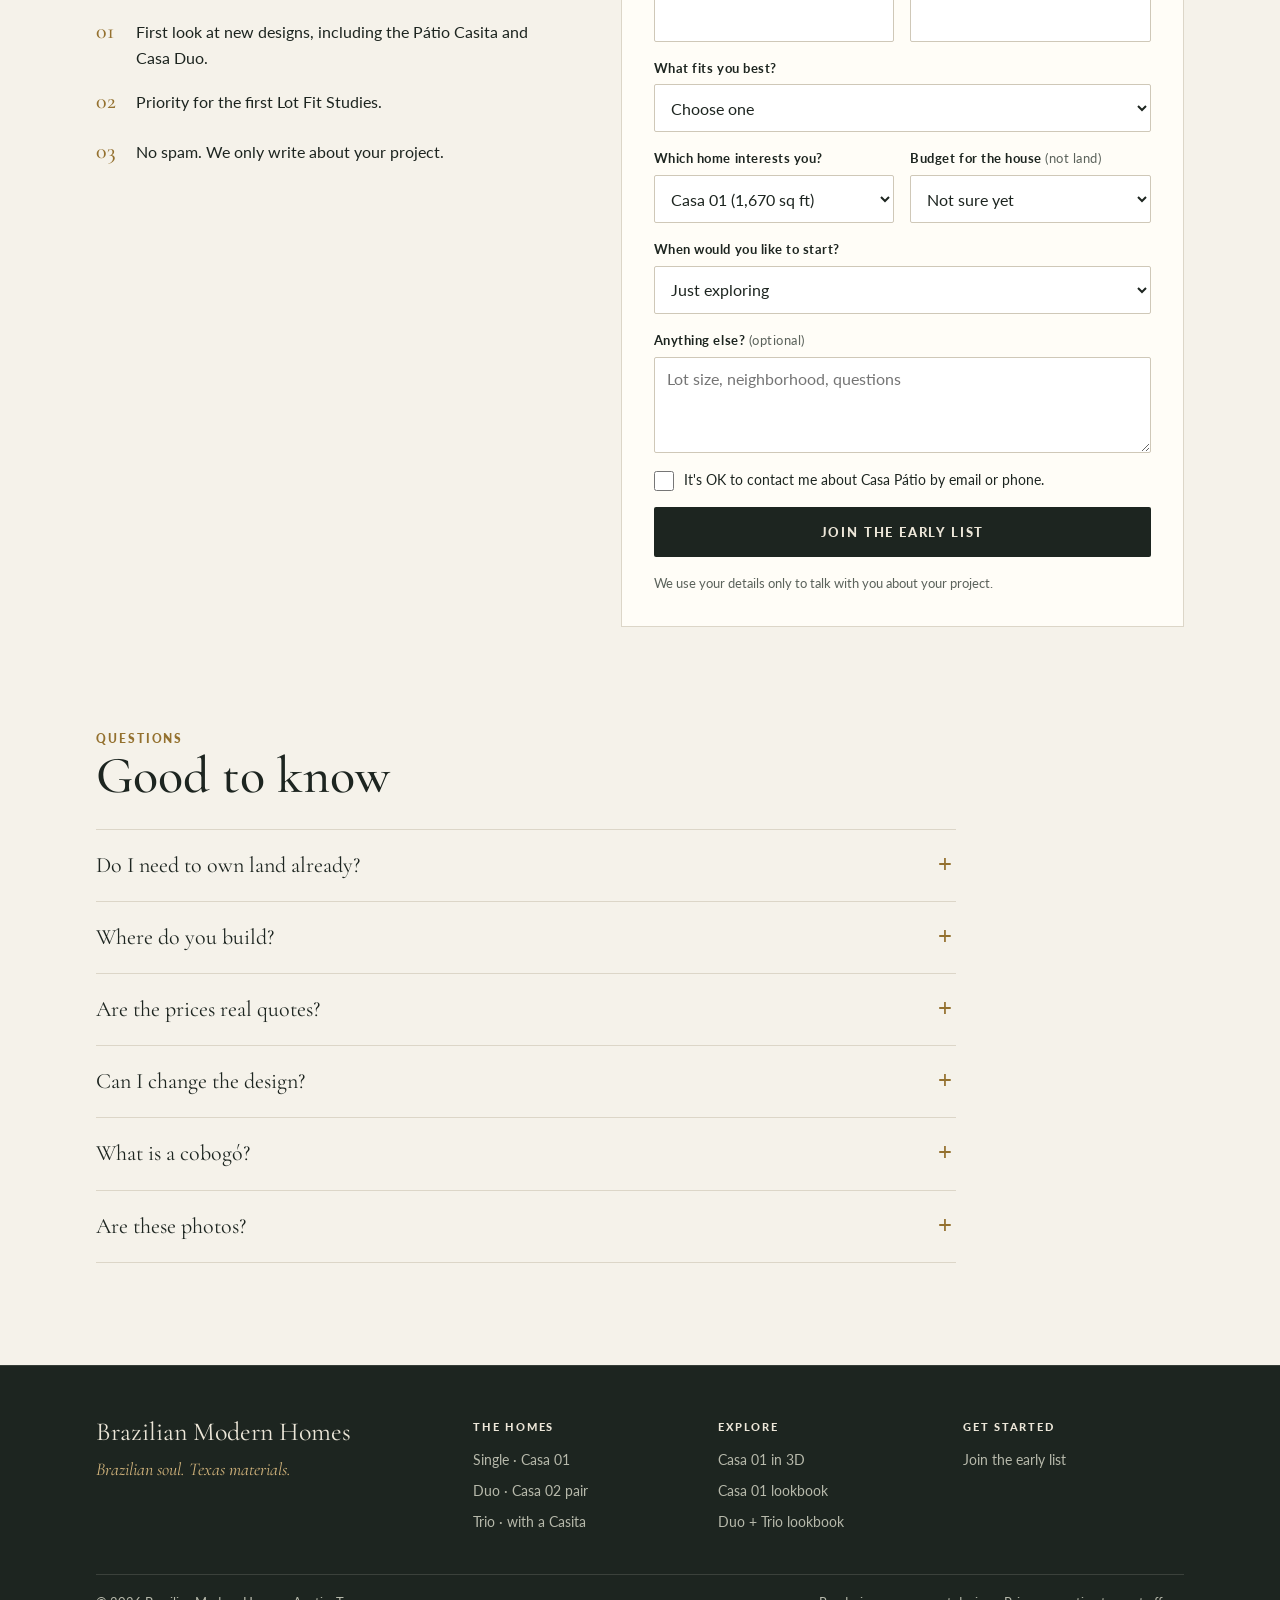
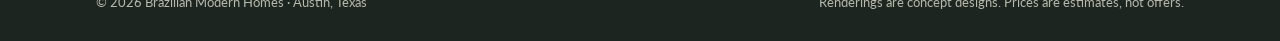
==== commit df86be13: "Website: a proper footer on both pages; shorter, plainer copy on the homes page Co-Authored-By: Clau" ====
--- a/casa01/landing/site/index.html
+++ b/casa01/landing/site/index.html
@@ -160,10 +160,19 @@
 details[open] summary::after{content:"–"}
 details p{padding:0 0 18px;color:var(--muted);max-width:68ch}
 
-footer{background:var(--forest);color:var(--on-forest-muted);font-size:13px;padding-block:36px calc(36px + 72px)}
-footer .wrap{display:grid;gap:8px}
-footer b{color:var(--on-forest);font-weight:900;letter-spacing:.14em;text-transform:uppercase;font-size:12px}
-@media (min-width:900px){footer{padding-block:36px}}
+footer{background:var(--forest);color:var(--on-forest-muted);font-size:14px;padding-block:52px calc(28px + 72px);border-top:1px solid rgba(236,230,216,.12)}
+@media (min-width:900px){footer{padding-block:52px 28px}}
+.foot{display:grid;gap:30px 24px;grid-template-columns:1fr 1fr}
+.f-brand{grid-column:1/-1}
+@media (min-width:800px){.foot{grid-template-columns:1.6fr 1fr 1fr 1fr}.f-brand{grid-column:auto}}
+.f-brand a{font-family:var(--serif);font-size:26px;color:var(--on-forest);text-decoration:none;line-height:1.1}
+.f-brand p{margin-top:8px;font-family:var(--serif);font-style:italic;font-size:18px;color:var(--gold-hi)}
+.f-col{display:grid;gap:9px;align-content:start}
+.f-col b{color:var(--on-forest);font-weight:900;letter-spacing:.16em;text-transform:uppercase;font-size:11px;margin-bottom:4px}
+.f-col a{text-decoration:none;color:var(--on-forest-muted);transition:color .2s}
+.f-col a:hover{color:var(--gold-hi)}
+.f-base{display:flex;flex-wrap:wrap;justify-content:space-between;gap:6px 24px;margin-top:40px;padding-top:18px;
+  border-top:1px solid rgba(236,230,216,.14);font-size:12.5px}
 
 /* mobile sticky call to action */
 .sticky{position:fixed;left:0;right:0;bottom:0;z-index:20;background:rgba(29,37,32,.96);
@@ -426,11 +435,16 @@
 </main>
 
 <footer>
-  <div class="wrap">
-    <b>Brazilian Modern Homes</b>
-    <span>Austin, Texas · <a href="/homes/">The homes</a> · <a href="/house">Explore the house</a> · <a href="/Casa01_Lookbook.pdf" target="_blank" rel="noopener">Lookbook PDF</a> · <a href="#join">Join the early list</a></span>
-    <span>Renderings are concept visualizations of Casa 01. Prices are estimates, not offers.</span>
-  </div>
+  <div class="wrap foot">
+    <div class="f-brand"><a href="/">Brazilian Modern Homes</a><p>Brazilian soul. Texas materials.</p></div>
+    <nav class="f-col" aria-label="The homes"><b>The homes</b><a href="/homes/#single">Single · Casa 01</a>
+      <a href="/homes/#duo">Duo · Casa 02 pair</a><a href="/homes/#trio">Trio · with a Casita</a></nav>
+    <nav class="f-col" aria-label="Explore"><b>Explore</b><a href="/house">Casa 01 in 3D</a>
+      <a href="/Casa01_Lookbook.pdf" target="_blank" rel="noopener">Casa 01 lookbook</a>
+      <a href="/Phase2_Lookbook.pdf" target="_blank" rel="noopener">Duo + Trio lookbook</a></nav>
+    <nav class="f-col" aria-label="Get started"><b>Get started</b><a href="#join">Join the early list</a></nav>
+  </div>
+  <div class="wrap"><div class="f-base"><span>© 2026 Brazilian Modern Homes · Austin, Texas</span><span>Renderings are concept designs. Prices are estimates, not offers.</span></div></div>
 </footer>
 
 <div class="sticky" id="sticky" aria-hidden="true"><a class="btn primary" href="#join" tabindex="-1" data-cta="sticky">Join the early list</a></div>
